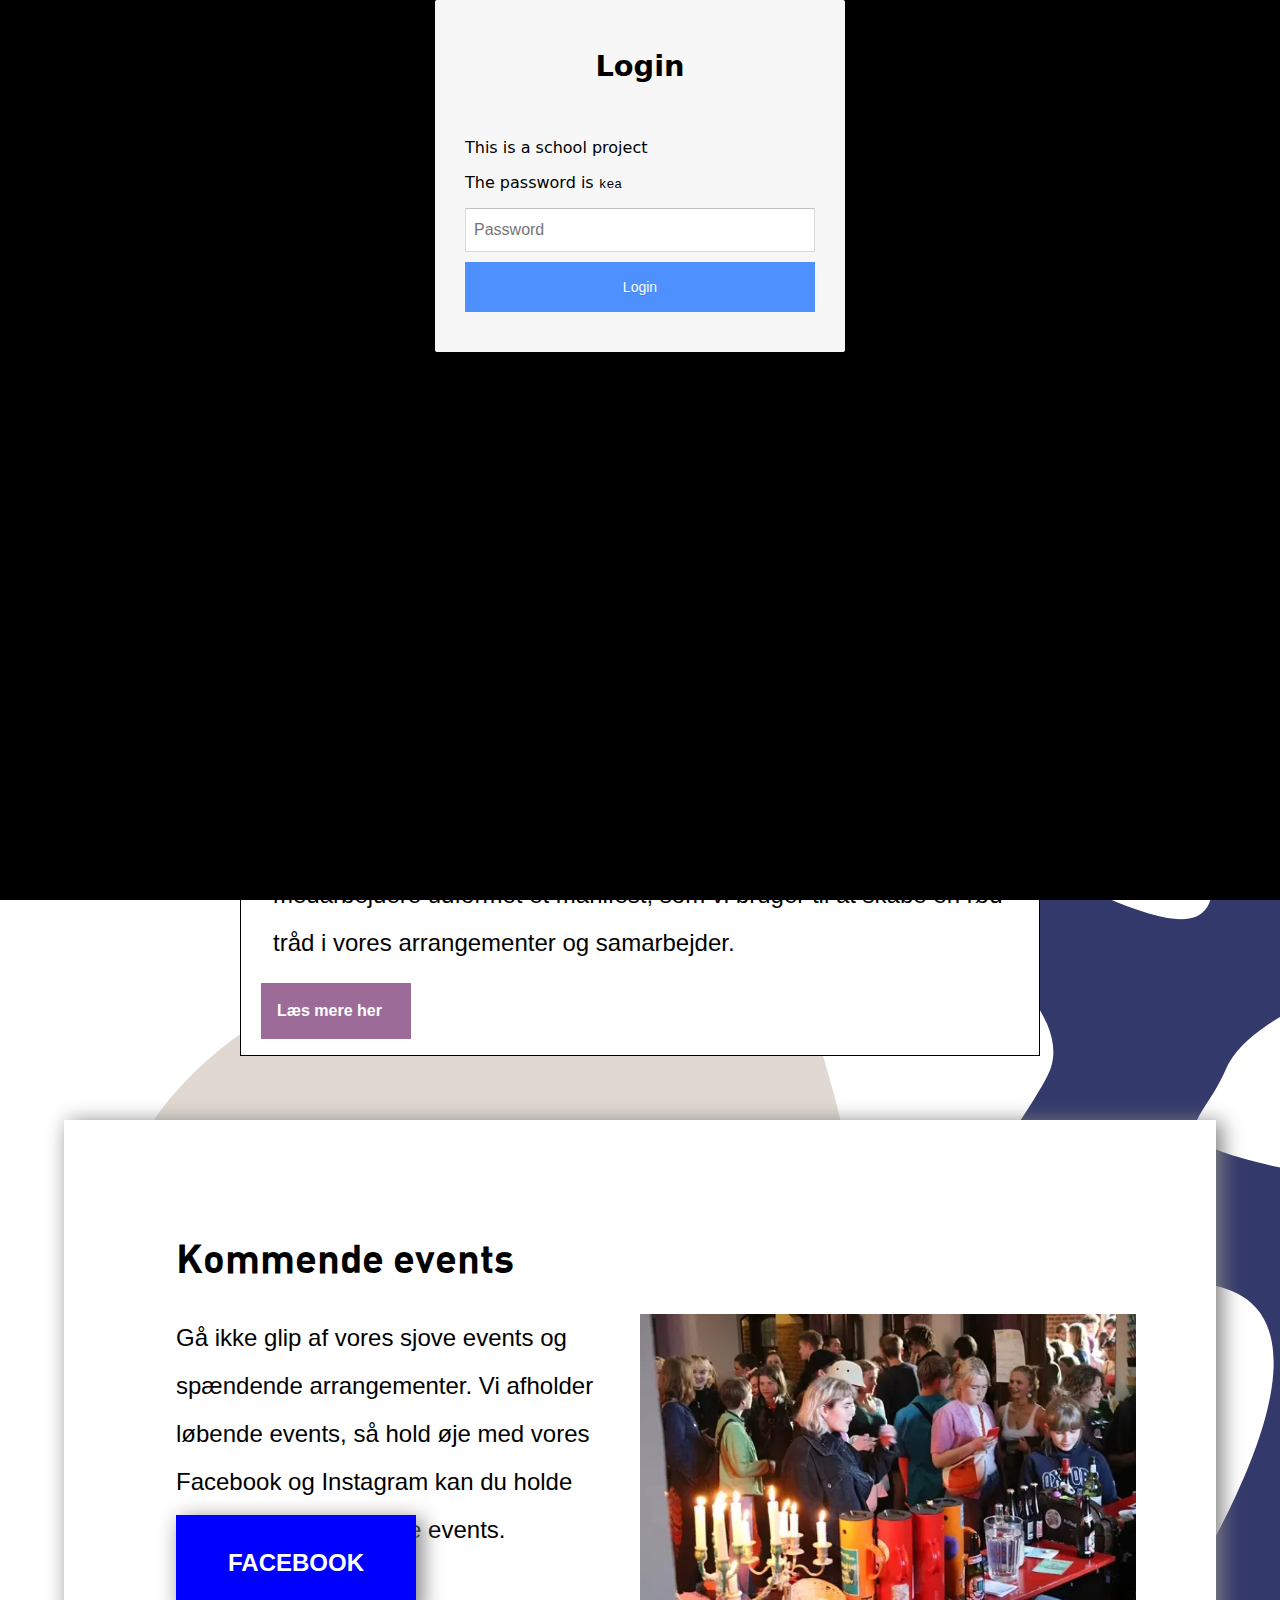
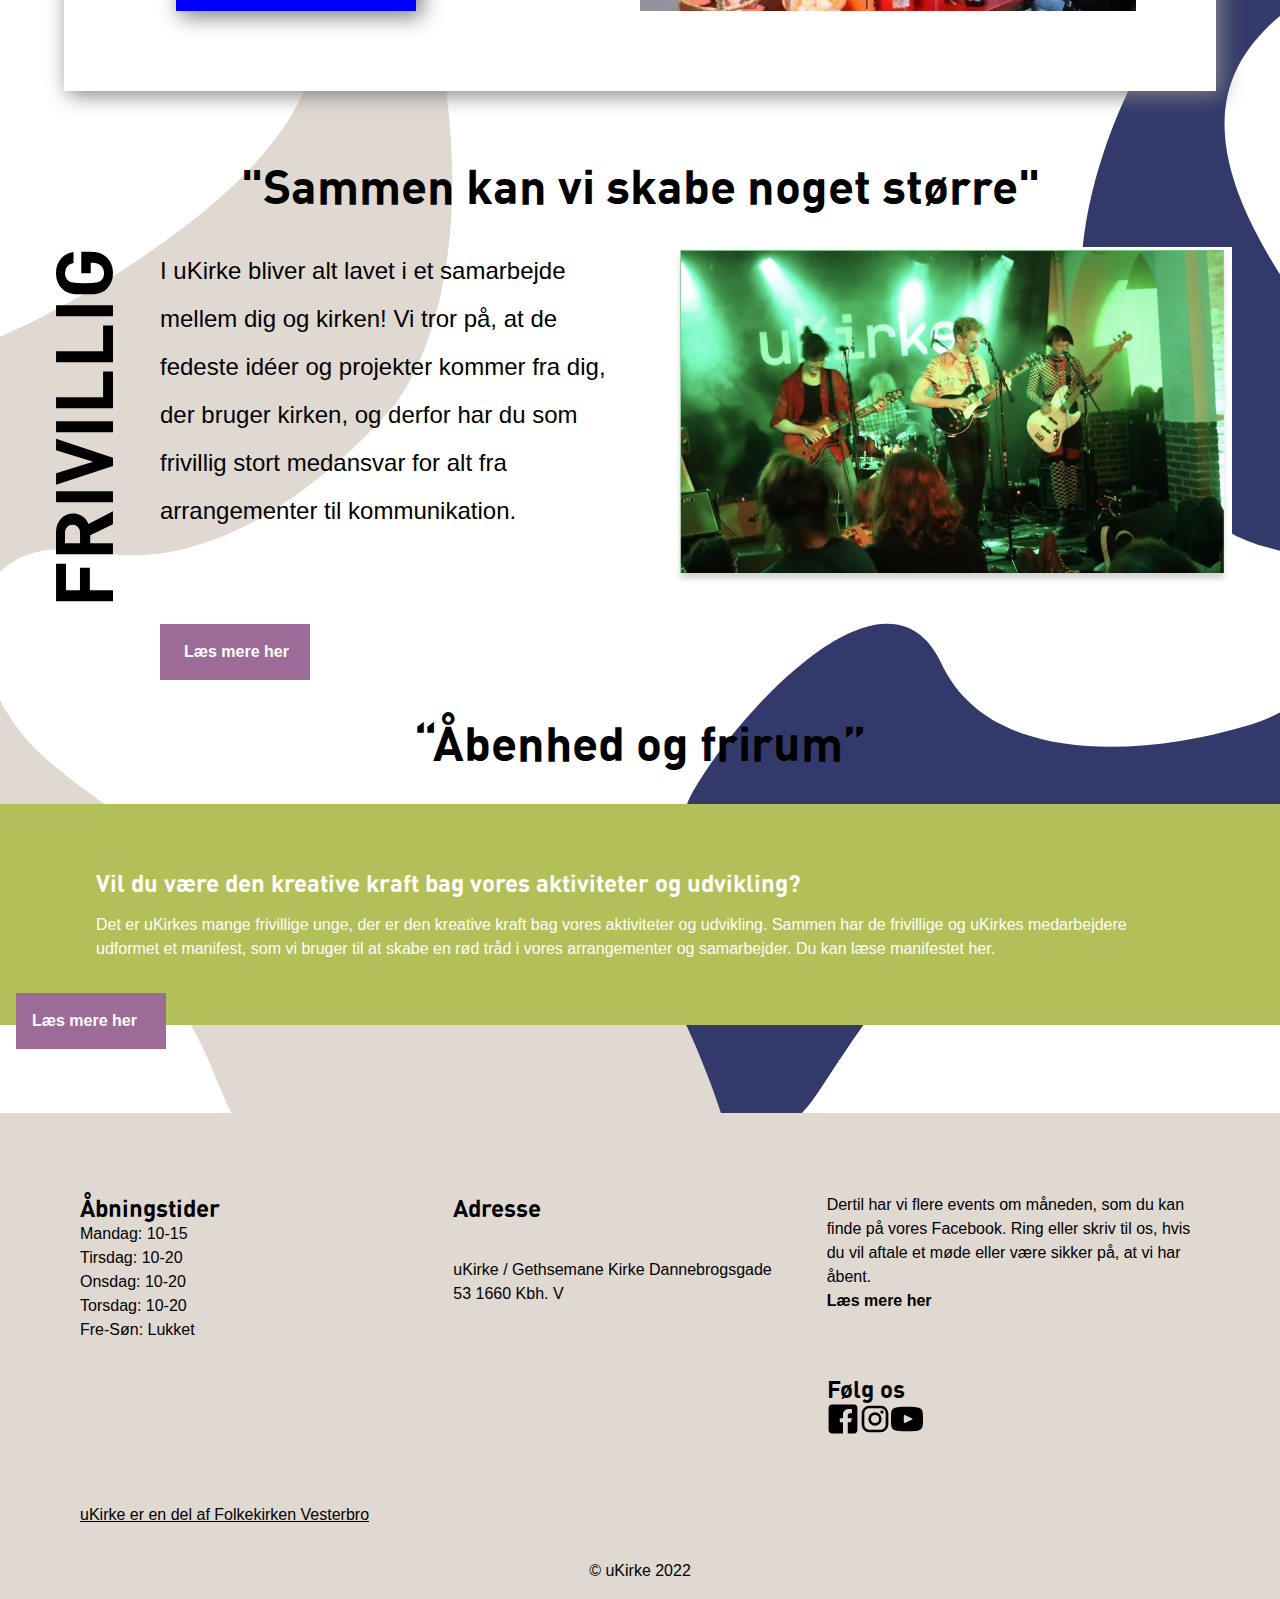
==== index.html @ 68b980dd "nyt" ====
<!DOCTYPE html>
<html lang="da">
  <head>
    <meta charset="UTF-8" />
    <meta http-equiv="X-UA-Compatible" content="IE=edge" />
    <meta name="viewport" content="width=device-width, initial-scale=1.0" />
    <meta name="robots" content="noindex" />
    <link rel="stylesheet" href="mutual_styles.css" />
    <link rel="stylesheet" href="forside.css" />
    <title>uKirke</title>
  </head>
  <body>
    <header class="banner">
      <div>
        <a href="/index.html"><img class="logo" src="/images/logo_ukirke.png" alt="ukirke logo" /></a>
      </div>
      <nav class="main-menu">
        <button class="toggle-btn">MENU</button>
        <ul>
          <li class="toggle_omos"><a href="/sofie/om.html">OM OS</a></li>
          <li class="toggle_frivillig"><a href="/alberte/frivillig.html">FRIVILLIG</a></li>
          <li class="toggle_galleri"><a href="/felicia/galleri.html">GALLERI</a></li>
          <li class="toggle_kontrakt"><a href="/cecilie/kontakt.html">KONTAKT OS</a></li>
        </ul>
      </nav>
    </header>
    <section class="content_grid0">
      <img class="forside_billede" src="images/forside_logo.png" alt="logo" />
      <h2 class="forside_copy">Den Ualmindelige del <br />af den almindelige folkekirke</h2>
      <video class="intro_video" width="320" height="240" controls src="https://feliciahetman.dk/kea/05_indhold/ukirke_film/hvad_er_ukirke_endelig.mp4" type="video/mp4"></video>
    </section>

    <section class="content1-grid">
      <div class="introduktion_indhold">
        <h2>Hvad er uKirke?</h2>
        <p>I ukirke er den traditionelle oplæsning fra biblen, søndagsgudstjenester og faste ritualer lige så stille blevet erstattet af musik, mad, digtoplæsninger, debatter og et samarbejdende fællesskab med livet og troen i fokus.</p>
        <p class="laes_mere_om_intro"><a href="/sofie/om.html">Læs mere her</a></p>
      </div>
    </section>
    <section class="manifest_group">
      <div class="manifest_sort"><h2>MANIFEST</h2></div>
      <div class="manifest_border">
        <div class="manifest_hvid">
          <p>Det er uKirkes mange frivillige unge, der er den kreative kraft bag vores aktiviteter og udvikling. Sammen har de frivillige og uKirkes medarbejdere udformet et manifest, som vi bruger til at skabe en rød tråd i vores arrangementer og samarbejder.</p>
        </div>
        <p class="laes_mere_om_manifest"><a href="/sofie/om.html">Læs mere her</a></p>
      </div>
    </section>
    <section class="events">
      <div class="events_2">
        <h2>Kommende events</h2>
        <p>Gå ikke glip af vores sjove events og spændende arrangementer. Vi afholder løbende events, så hold øje med vores Facebook og Instagram kan du holde øje med de kommende events.</p>
        <img class="event_billede" src="/images/events_billede.webp" alt="events" />
        <div class="facebook">
          <p class="fb_tekst"><a href="https://www.facebook.com/uKirke/">FACEBOOK</a></p>
        </div>
      </div>
    </section>
    <div>
      <h2 class="quote"><em>"Sammen kan vi skabe noget større"</em></h2>
    </div>

    <section class="events_friv">
      <div class="events_3">
        <h1 class="lodret_frivillig">FRIVILLIG</h1>
        <p>I uKirke bliver alt lavet i et samarbejde mellem dig og kirken! Vi tror på, at de fedeste idéer og projekter kommer fra dig, der bruger kirken, og derfor har du som frivillig stort medansvar for alt fra arrangementer til kommunikation.</p>
        <img class="friv_billede" src="/images/frivillig_billede_band.jpg" alt="frivillig" />
      </div>
      <p class="laes_mere_om_frivillig"><a href="/alberte/frivillig.html">Læs mere her</a></p>
    </section>
    <div><h2 class="quote">“Åbenhed og frirum”</h2></div>

    <section class="aktiviteter_forside">
      <div class="events_4">
        <h2>Vil du være den kreative kraft bag vores aktiviteter og udvikling?</h2>
        <p>Det er uKirkes mange frivillige unge, der er den kreative kraft bag vores aktiviteter og udvikling. Sammen har de frivillige og uKirkes medarbejdere udformet et manifest, som vi bruger til at skabe en rød tråd i vores arrangementer og samarbejder. Du kan læse manifestet her.</p>
      </div>
      <p class="laes_mere_om_samarbejde"><a href="/cecilie/kontakt.html">Læs mere her</a></p>
    </section>

    <footer>
      <section class="grid_footer">
        <div class="tider">
          <h3>Åbningstider</h3>
          <p>Mandag: 10-15</p>
          <p>Tirsdag: 10-20</p>
          <p>Onsdag: 10-20</p>
          <p>Torsdag: 10-20</p>
          <p>Fre-Søn: Lukket</p>
        </div>

        <div class="adresse">
          <h3>Adresse</h3>
          <p>uKirke / Gethsemane Kirke Dannebrogsgade 53 1660 Kbh. V</p>
        </div>

        <div class="tekst_footer">
          <p>Dertil har vi flere events om måneden, som du kan finde på vores Facebook. Ring eller skriv til os, hvis du vil aftale et møde eller være sikker på, at vi har åbent. <br /><a class="her" href="/cecilie/kontakt.html">Læs mere her</a></p>
          <br />
        </div>

        <div class="foelg_os">
          <h3>Følg os</h3>
          <div class="ikoner">
            <a href="https://www.facebook.com/uKirke/">
              <img src="/ikoner/EntypoSocialFacebook.svg" alt="fb" />
            </a>
            <a href="https://www.instagram.com/ukirke/">
              <img src="/ikoner/MdiInstagram.svg" alt="insta" />
            </a>
            <a href="https://www.youtube.com/user/uKirke/videos">
              <img src="/ikoner/EntypoSocialYoutube.svg " alt="yt" />
            </a>
          </div>
        </div>
      </section>

      <div>
        <p><a class="vesterbro" href="https://folkekirken-vesterbro.dk/">uKirke er en del af Folkekirken Vesterbro</a></p>
      </div>
      <div class="ukirke_footer">
        <p>© uKirke 2022</p>
      </div>
    </footer>
    <script src="script.js"></script>
    <script src="login.js"></script>
  </body>
</html>
---- mutual_styles.css ----
* {
  all: unset;
  display: revert;
  cursor: revert;
  /*overstående nustiller alle HTML regler for H1, h2 mm.*/
  box-sizing: border-box;
}
html {
  /* farve variabler */
  --blue: #32396f;
  --green: #b3bf58;
  --orange: #e2a83b;
  --lilla: #9c6b98;
  --yellow: #f4dc3e;
  --white: #ffffff;
  --beige: #e0d9d1;
  --pink: #df4250;
  --brown: #a97a4d;
  --lyserod: #e18ca4;

  /* gap variabler */
  --space-s: 1rem;
  --space-m: 2rem;
  --space-l: 4rem;
  --space-xl: 8rem;
}

/* font-strørrelser */
h1 {
  font-size: 5rem;
  font-family: dincondensed;
}
h2 {
  font-size: 2.5rem;
  font-family: dincondensed;
}

h3 {
  font-size: 1.5rem;
  font-family: dincondensed;
}
p {
  font-size: 1rem;
  font-family: -apple-system, BlinkMacSystemFont, "Segoe UI", Roboto, Oxygen, Ubuntu, Cantarell, "Open Sans", "Helvetica Neue", sans-serif;
  line-height: 1.5rem;
}
main {
  max-width: 1200px;
  margin: 0 auto;
}

img {
  width: 100%;
  height: auto;
}

/* FOOTER */

footer {
  background-color: #e0d9d1;
  padding: 2rem 2rem 1rem 2rem;
}
.grid_footer {
  display: flex;
  flex-flow: wrap;
}
.adresse {
  margin-bottom: 2rem;
}
.tider {
  margin-bottom: 2rem;
}

.ukirke_footer {
  display: flex;
  justify-content: center;
  margin-top: 2rem;
}
.vertikal {
  writing-mode: sideways-lr;
  font-size: 3rem;
  font-family: dincondensed;
  margin: 0;
  display: grid;
  grid-column: 1;
}

/* fonte */
@font-face {
  font-family: lemonmilk;
  src: url(/fonts/lemonmilk-medium-webfont.woff2);
}
@font-face {
  font-family: dincondensed;
  src: url(/fonts/din-bold-webfont.woff2);
}

/* header */
.banner {
  padding: 2rem;
  display: flex;
  justify-content: space-between;
  align-items: baseline;
  flex-flow: wrap;
}

header > div {
  height: 100px;
  aspect-ratio: 1012/549;
}

.main-menu {
  font-family: dincondensed;
}

.main-menu ul {
  list-style: none;
  padding: 0;
  display: flex;
  gap: 20px;
  transition: background-color 0.5s ease;
}

.main-menu a:hover {
  border-bottom: 5px solid orange;
}

/* burgermenu */
.toggle-btn {
  background: transparent;
  border: none;
  min-width: 44px;
  min-height: 44px;
  font-size: 1.1rem;
  cursor: pointer;

  display: none; /* Skjul knappen som standard */
}

@media (max-width: 600px) {
  .toggle-btn {
    display: block; /* Vis knappen, når viewporten maksimalt er 600px */
  }

  .main-menu {
    display: contents; /* Fjern ".main-menu"-boksen fra ligningen, når viewporten maksimalt er 600px, men behold børnene, så disse deltager i flex-kontekten */
  }

  .main-menu ul {
    display: none; /* Fjern menu-listen som standard */
  }

  .main-menu.shown ul {
    /* Vis menu-listen, når klassen ".shown" er til stede */
    border-top: 1px solid #000;
    padding-top: 1rem;
    display: flex;
    flex: 1 1 100%;
    flex-flow: column;
  }
}

.facebook {
  display: grid;
  grid-column: 2;
  grid-row: 1;
  place-content: center;
  background-color: blue;
  color: white;
  cursor: pointer;
  padding-top: 1rem;
  font-weight: bold;
  text-align: center;
  /* max-width: fit-content; */
  justify-content: center;
  box-shadow: 5px 5px 20px 1px grey;
}

.facebook:hover {
  border: 3px solid white;
}

/*----------------------FOOTER----------------------*/
.her {
  font-weight: bold;
  margin-top: 2rem;
  text-align: center;
  cursor: pointer;
  margin-bottom: 3rem;
}
.her p:hover {
  border-bottom: 3px solid white;
}
.ikoner {
  display: flex;
  margin-bottom: 1rem;
}
.vesterbro {
  text-decoration: underline;
}

/* Desktop version */

@media (min-width: 800px) {
  img {
    width: 100%;
  }

  .tern_header1 {
    width: 35%;
  }
  .tern_header2 {
    width: 35%;
  }
  .grid1 {
    display: grid;
    grid-template-columns: repeat(4, 1fr);
  }
  .kreativ_tekst {
    grid-column: 1 / 2;
  }

  .grid1 figure {
    grid-column: 4 / 5;
  }

  .to {
    width: 60%;
  }
  .tekst_2 {
    width: 70%;
  }
  .green_grid {
    justify-content: center;
  }
  /* .h2_green {
    text-align: center;
  } */

  /*---------------FOOTER desktop--------------*/
  @media (min-width: 800px) {
    .grid_footer {
      display: grid;
      grid-template-columns: 1fr 1fr 1fr;
      padding: 3rem;
    }
    .adresse {
      grid-column: 2;
      padding-right: 3rem;
    }

    .foelg_os {
      grid-column: 3;
    }

    .vesterbro {
      padding-left: 3rem;
    }
  }

  /*-----------------FOOTER--------------------*/

  .grid_footer {
    display: grid;
    grid-template-columns: 1fr 1fr 1fr;
    padding: 3rem;
  }
  .adresse {
    display: grid;
    grid-column: 2;
    padding-right: 3rem;
  }

  .foelg_os {
    grid-column: 3;
  }

  .vesterbro {
    padding-left: 3rem;
  }
}
---- forside.css ----
body {
  background-image: url(images/forside_baggrund.png);
}
.forside_billede {
  width: 416px;
  height: 262px;
}
.forside_copy {
  font-size: 1.8rem;
  margin-left: 20px;
  margin-block: var(--space-m);
}

.flex_forside {
  display: flex;
  background-color: white;
  box-shadow: 5px 5px 20px 1px grey;
  margin-top: var(--space-l);
  margin-bottom: var(--space-s);
  padding: var(--space-s);
}

.laes_mere_om_intro,
.laes_mere_om_manifest,
.laes_mere_om_frivillig,
.laes_mere_om_samarbejde {
  background-color: var(--lilla);
  color: white;
  width: 150px;
  font-weight: bold;
  padding: 1rem;
}

/*-------------hvad er ukirke?---------------*/

.intro_video {
  max-width: 100%;
}

.introduktion_indhold {
  background-color: var(--blue);
  color: white;
  padding: 2rem;
}

.laes_mere_om_intro {
  padding: 1rem;
  margin-top: 2rem;
}

/*-------------------manifest------------*/

.manifest_border {
  border: solid 1px black;
  background-color: white;
  display: grid;
  margin-top: -3rem;
  padding-top: 20px;
}

.manifest_sort {
  background-color: black;
  color: white;
  padding: 0.8rem;
  max-width: 80%;
  padding-left: 5rem;
  position: sticky;
  margin-top: var(--space-m);
}

.manifest_hvid {
  padding: 2rem;
  display: grid;
}
.manifest_hvid p {
  padding-top: 20px;
}

.laes_mere_om_manifest {
  margin-top: -1rem;
  z-index: 1;
  margin-left: 20px;
}

/*-------------------kommende events------------*/
.events {
  background-color: white;
  box-shadow: 5px 3px 20px 1px grey;
  padding: 2rem;
  margin-top: 20px;
}

.events_2 p {
  margin-bottom: 1rem;
}

.event_billede {
  padding-bottom: rem;
}
.facebook {
  margin-top: 1rem;
}


/*-------------------frivillig------------*/

.lodret_frivillig {
  writing-mode: sideways-lr;
  grid-column: 1;
  grid-row: 1 / span 2;
}

.events_3 {
  display: grid;
  grid-template-columns: 7rem 1fr;
}
.events_3 p {
  grid-column: 2;
}

.friv_billede {
  grid-column: 2;
  grid-row: 2;
  max-width: 100%;
  justify-content: flex end;
}

.laes_mere_om_frivillig {
  margin-top: 1rem;
  margin-left: 7rem;
}

.quote {
  margin: 2rem;
  display: flex;
  place-content: center end;
  flex-flow: nowrap;
  font-size: 1.5rem;
}

/*-------------------aktiviteter------------*/

.events_4 {
  background-color: var(--green);
  color: white;
  padding-block: 4rem;
  padding-inline: 2rem;
  display: grid;
}
.events_4 h2 {
  padding-bottom: 1rem;
  font-size: 1.5rem;
}
.laes_mere_om_samarbejde {
  z-index: 1;
  margin-top: -2rem;
  margin-left: 1rem;
  margin-bottom: var(--space-l);
}

/*-------------------DESKTOPVERSION------------*/

@media (min-width: 800px) {
  .logo {
    display: none;
  }

  .content_grid0 {
    display: grid;
    margin-top: 1rem;
  }

  .intro_video {
    max-width: 90%;
    grid-column: 2;
    grid-row: 1 / span 2;
  }

  .forside_billede {
    max-width: 90%;
    margin-left: 4rem;
    margin-bottom: 4rem;
  }
  .forside_copy {
    font-size: 2.5rem;
    margin-top: 0;
  }

  .content1-grid {
    display: none;
  }
  /*---------------Manifest--------------*/

  .manifest_sort {
    width: 30%;
    margin-left: 20rem;
  }
  .manifest_hvid p {
    font-size: 1.5rem;
    line-height: 3rem;
  }
  .manifest_border {
    margin-inline: 15rem;
    padding-top: 20px;
  }
  .laes_mere_om_manifest {
    margin-left: rem;
    margin-bottom: 1rem;
  }

  /*---------------Kommende events--------------*/

  .events {
    margin: 4rem;
  }
  .events_2 {
    padding: 3rem;
    grid-column: 1;
    display: grid;
    grid-template-columns: 1fr 1fr;
  }

  .events h2 {
    padding: 2rem;
  }
  .events_2 p {
    grid-column: 1;
    padding-inline: 2rem;
    font-size: 1.5rem;
    line-height: 3rem;
  }
  .event_billede {
    grid-column: 2;

    max-width: 100%;

  }
  .facebook {
    width: 15rem;
    grid-row: 3;
    grid-column: 1;
    margin-top: -6rem;
    margin-left: 2rem;
  }
  /*---------------FRIVILLIG--------------*/
  .events_3 {
    display: grid;
    grid-template-columns: 7rem 1fr 1fr;
    grid-template-rows: 1fr;
    margin-right: 3rem;
  }

  .events_3 p {
    margin-inline: 3rem;
    font-size: 1.5rem;
    line-height: 3rem;
  }
  .lodret_frivillig {
    grid-row: 1;
    margin-left: 2rem;
  }
  .friv_billede {
    max-width: 100%;
    grid-column: 3;
    grid-row: 1;
  }

  .laes_mere_om_frivillig {
    padding-left: 1.5rem;
    margin-left: 10rem;
  }

  .quote {
    margin: 2rem;
    display: flex;
    place-content: center;
    flex-flow: nowrap;
    font-size: 3rem;
  }

  /*---------------AKTIVITETER--------------*/
  .events_4 {
    padding-inline: 6rem;
  }
}
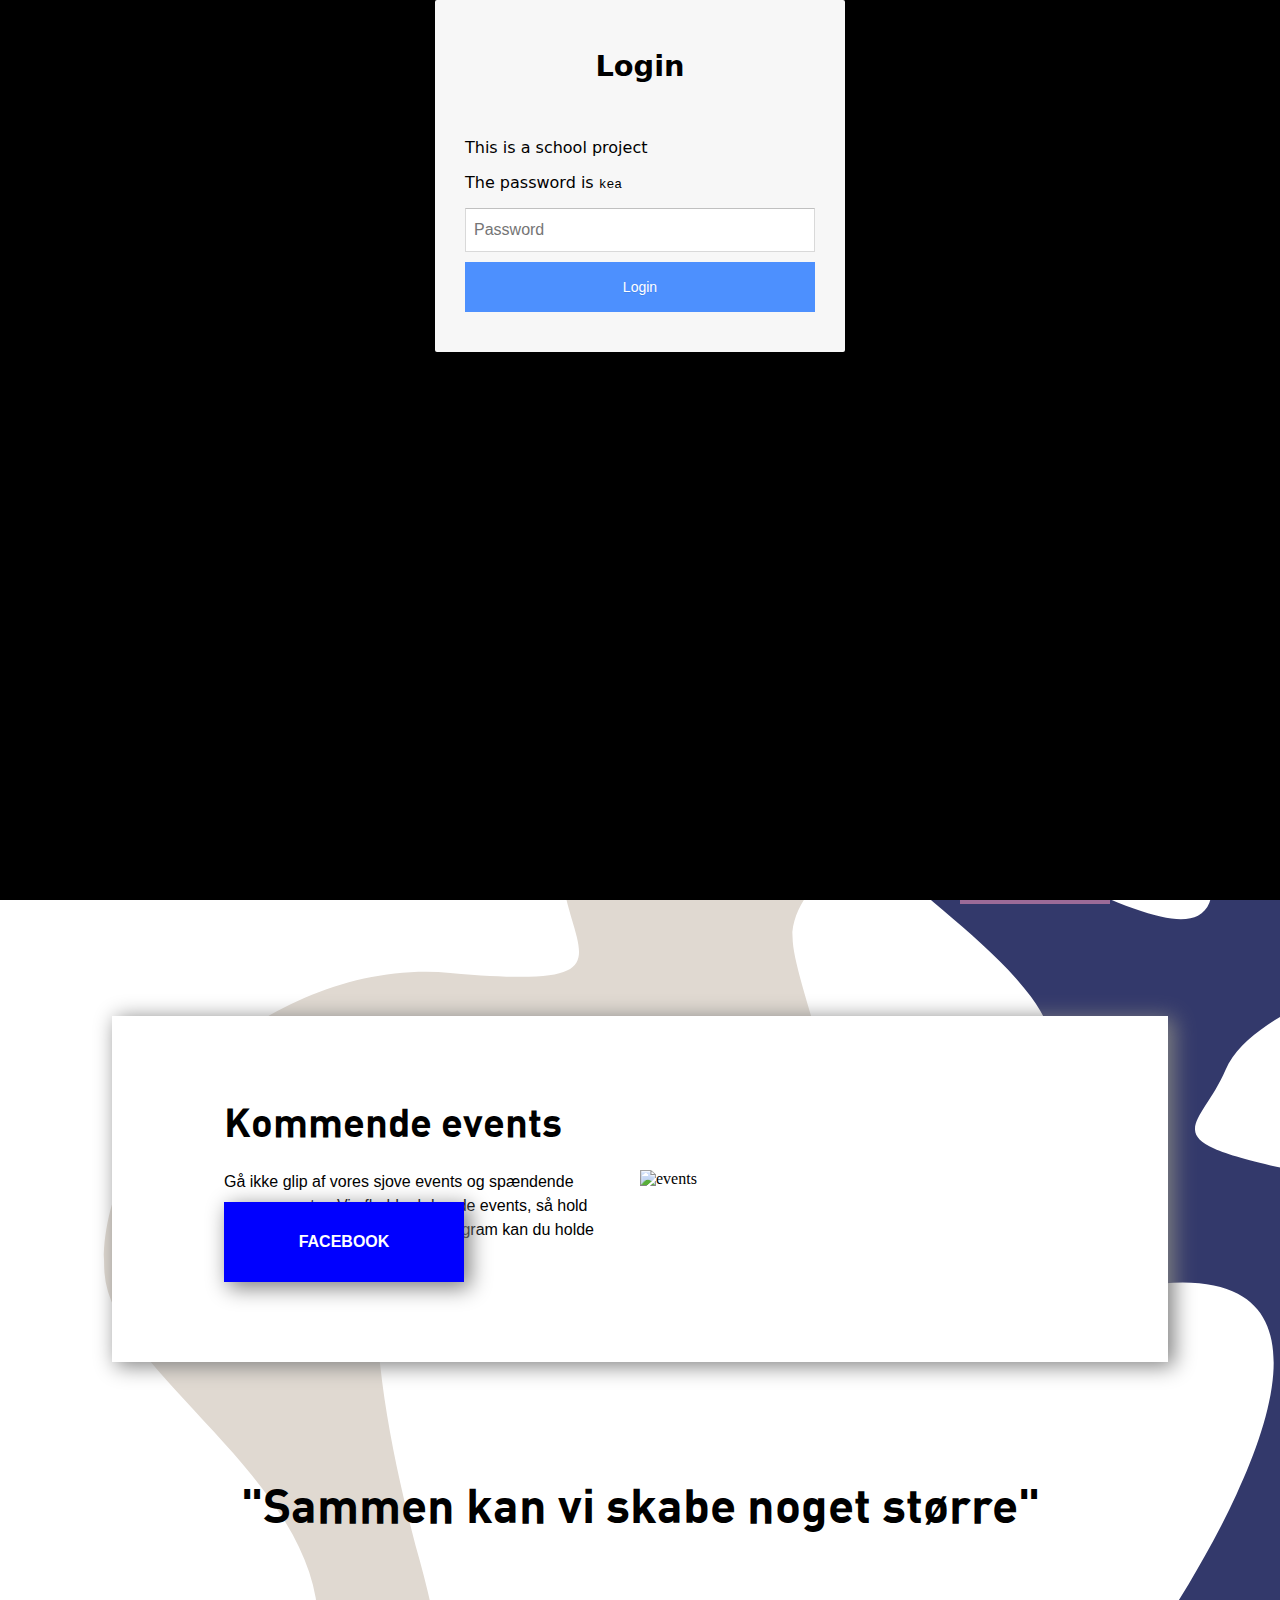
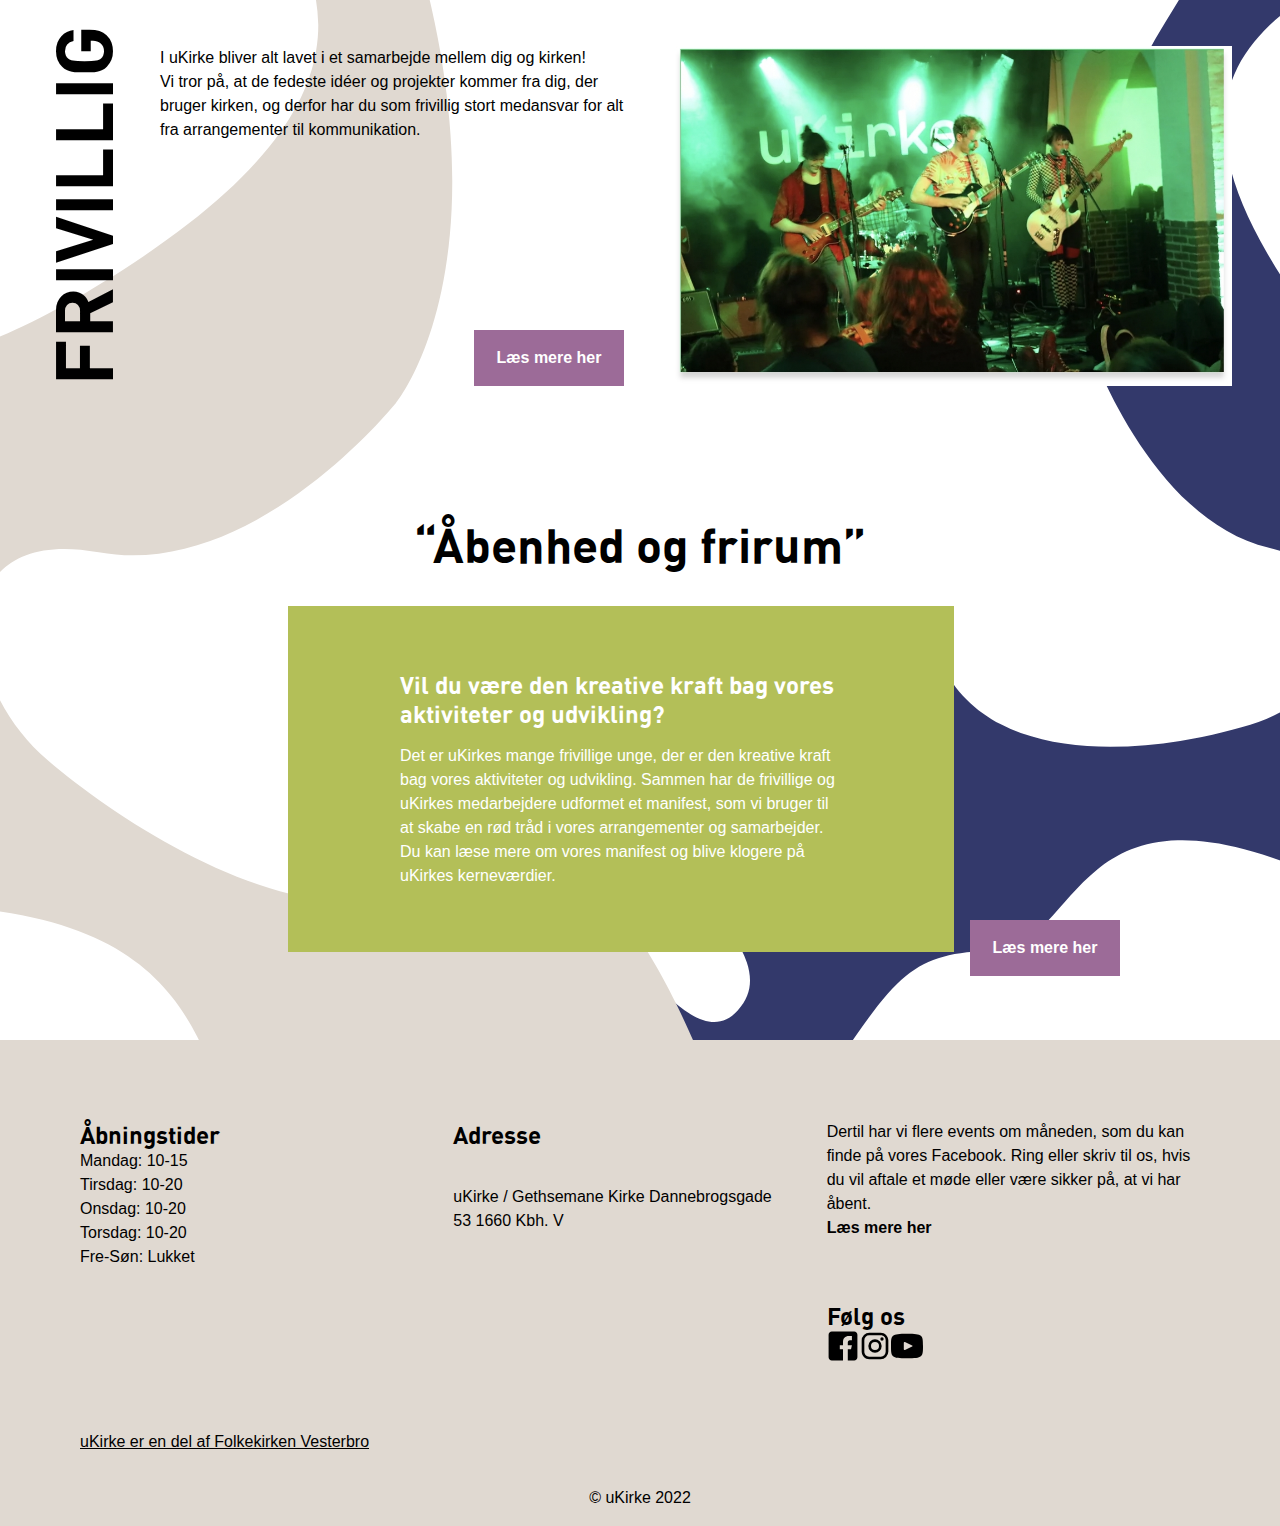
==== commit 9446013e: "forside rettelser" ====
--- a/index.html
+++ b/index.html
@@ -43,14 +43,14 @@
         <div class="manifest_hvid">
           <p>Det er uKirkes mange frivillige unge, der er den kreative kraft bag vores aktiviteter og udvikling. Sammen har de frivillige og uKirkes medarbejdere udformet et manifest, som vi bruger til at skabe en rød tråd i vores arrangementer og samarbejder.</p>
         </div>
-        <p class="laes_mere_om_manifest"><a href="/sofie/om.html">Læs mere her</a></p>
       </div>
+      <p class="laes_mere_om_manifest"><a href="/sofie/om.html">Læs mere her</a></p>
     </section>
     <section class="events">
       <div class="events_2">
         <h2>Kommende events</h2>
         <p>Gå ikke glip af vores sjove events og spændende arrangementer. Vi afholder løbende events, så hold øje med vores Facebook og Instagram kan du holde øje med de kommende events.</p>
-        <img class="event_billede" src="/images/events_billede.webp" alt="events" />
+        <img class="event_billede" src="/images/events_billede.jpg" alt="events" />
         <div class="facebook">
           <p class="fb_tekst"><a href="https://www.facebook.com/uKirke/">FACEBOOK</a></p>
         </div>
@@ -63,17 +63,17 @@
     <section class="events_friv">
       <div class="events_3">
         <h1 class="lodret_frivillig">FRIVILLIG</h1>
-        <p>I uKirke bliver alt lavet i et samarbejde mellem dig og kirken! Vi tror på, at de fedeste idéer og projekter kommer fra dig, der bruger kirken, og derfor har du som frivillig stort medansvar for alt fra arrangementer til kommunikation.</p>
+        <p>I uKirke bliver alt lavet i et samarbejde mellem dig og kirken! <br />Vi tror på, at de fedeste idéer og projekter kommer fra dig, der bruger kirken, og derfor har du som frivillig stort medansvar for alt fra arrangementer til kommunikation.</p>
         <img class="friv_billede" src="/images/frivillig_billede_band.jpg" alt="frivillig" />
+        <p class="laes_mere_om_frivillig"><a href="/alberte/frivillig.html">Læs mere her</a></p>
       </div>
-      <p class="laes_mere_om_frivillig"><a href="/alberte/frivillig.html">Læs mere her</a></p>
     </section>
     <div><h2 class="quote">“Åbenhed og frirum”</h2></div>
 
     <section class="aktiviteter_forside">
       <div class="events_4">
         <h2>Vil du være den kreative kraft bag vores aktiviteter og udvikling?</h2>
-        <p>Det er uKirkes mange frivillige unge, der er den kreative kraft bag vores aktiviteter og udvikling. Sammen har de frivillige og uKirkes medarbejdere udformet et manifest, som vi bruger til at skabe en rød tråd i vores arrangementer og samarbejder. Du kan læse manifestet her.</p>
+        <p>Det er uKirkes mange frivillige unge, der er den kreative kraft bag vores aktiviteter og udvikling. Sammen har de frivillige og uKirkes medarbejdere udformet et manifest, som vi bruger til at skabe en rød tråd i vores arrangementer og samarbejder. Du kan læse mere om vores manifest og blive klogere på uKirkes kerneværdier.</p>
       </div>
       <p class="laes_mere_om_samarbejde"><a href="/cecilie/kontakt.html">Læs mere her</a></p>
     </section>
--- a/mutual_styles.css
+++ b/mutual_styles.css
@@ -187,6 +187,7 @@
   text-align: center;
   cursor: pointer;
   margin-bottom: 3rem;
+  
 }
 .her p:hover {
   border-bottom: 3px solid white;
--- a/forside.css
+++ b/forside.css
@@ -29,6 +29,7 @@
   width: 150px;
   font-weight: bold;
   padding: 1rem;
+  text-align: center;
 }
 
 /*-------------hvad er ukirke?---------------*/
@@ -101,7 +102,6 @@
   margin-top: 1rem;
 }
 
-
 /*-------------------frivillig------------*/
 
 .lodret_frivillig {
@@ -195,23 +195,22 @@
     width: 30%;
     margin-left: 20rem;
   }
-  .manifest_hvid p {
-    font-size: 1.5rem;
-    line-height: 3rem;
+  .manifest_hvid {
+    padding-inline: 5rem;
   }
   .manifest_border {
     margin-inline: 15rem;
     padding-top: 20px;
   }
   .laes_mere_om_manifest {
-    margin-left: rem;
-    margin-bottom: 1rem;
+    margin-left: 60rem;
+    margin-top: -2rem;
   }
 
   /*---------------Kommende events--------------*/
 
   .events {
-    margin: 4rem;
+    margin: 7rem;
   }
   .events_2 {
     padding: 3rem;
@@ -221,39 +220,37 @@
   }
 
   .events h2 {
-    padding: 2rem;
+    padding-left: 2rem;
+    padding-bottom: 1.5rem;
   }
   .events_2 p {
     grid-column: 1;
     padding-inline: 2rem;
-    font-size: 1.5rem;
-    line-height: 3rem;
   }
   .event_billede {
     grid-column: 2;
-
     max-width: 100%;
-
   }
   .facebook {
     width: 15rem;
     grid-row: 3;
     grid-column: 1;
-    margin-top: -6rem;
+    margin-top: -5rem;
     margin-left: 2rem;
   }
   /*---------------FRIVILLIG--------------*/
   .events_3 {
     display: grid;
     grid-template-columns: 7rem 1fr 1fr;
-    grid-template-rows: 1fr;
+    grid-template-rows: 1fr 6rem;
     margin-right: 3rem;
+    margin-top: 5rem;
   }
 
   .events_3 p {
     margin-inline: 3rem;
-    font-size: 1.5rem;
-    line-height: 3rem;
+    grid-row: 1;
+    margin-top: 2rem;
   }
   .lodret_frivillig {
     grid-row: 1;
@@ -263,11 +260,13 @@
     max-width: 100%;
     grid-column: 3;
     grid-row: 1;
+    margin-top: 2rem;
   }
 
   .laes_mere_om_frivillig {
-    padding-left: 1.5rem;
-    margin-left: 10rem;
+    grid-column: 2;
+    grid-row: 1;
+    place-self: end;
   }
 
   .quote {
@@ -279,7 +278,26 @@
   }
 
   /*---------------AKTIVITETER--------------*/
+  .aktiviteter_forside {
+    display: grid;
+  }
   .events_4 {
     padding-inline: 6rem;
-  }
-}
+    display: grid;
+  }
+  .events_4 {
+    background-color: var(--green);
+    color: white;
+    padding-inline: 7rem;
+    margin-left: 18rem;
+    grid-column: 1;
+    display: grid;
+  }
+  .laes_mere_om_samarbejde {
+    display: grid;
+    grid-column: 2;
+    grid-row: 2;
+    margin-right: 10rem;
+    z-index: 1;
+  }
+}
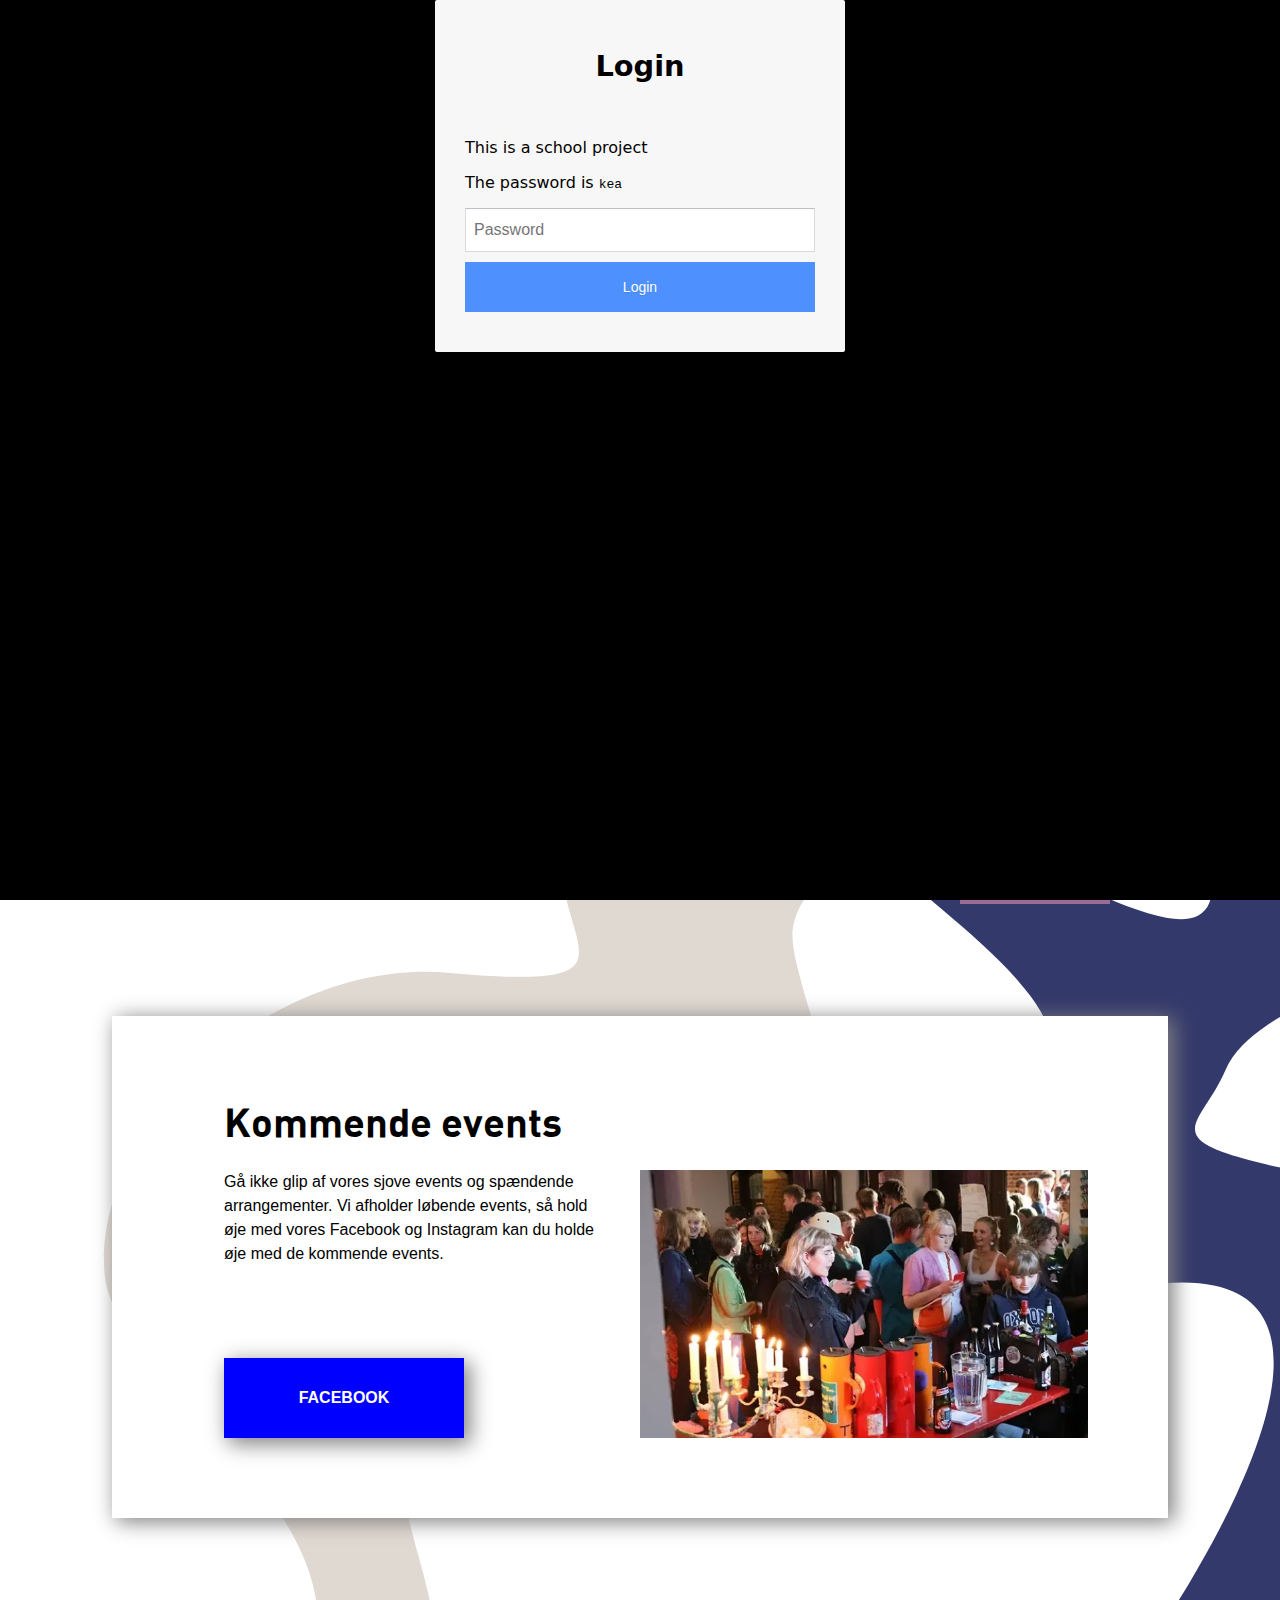
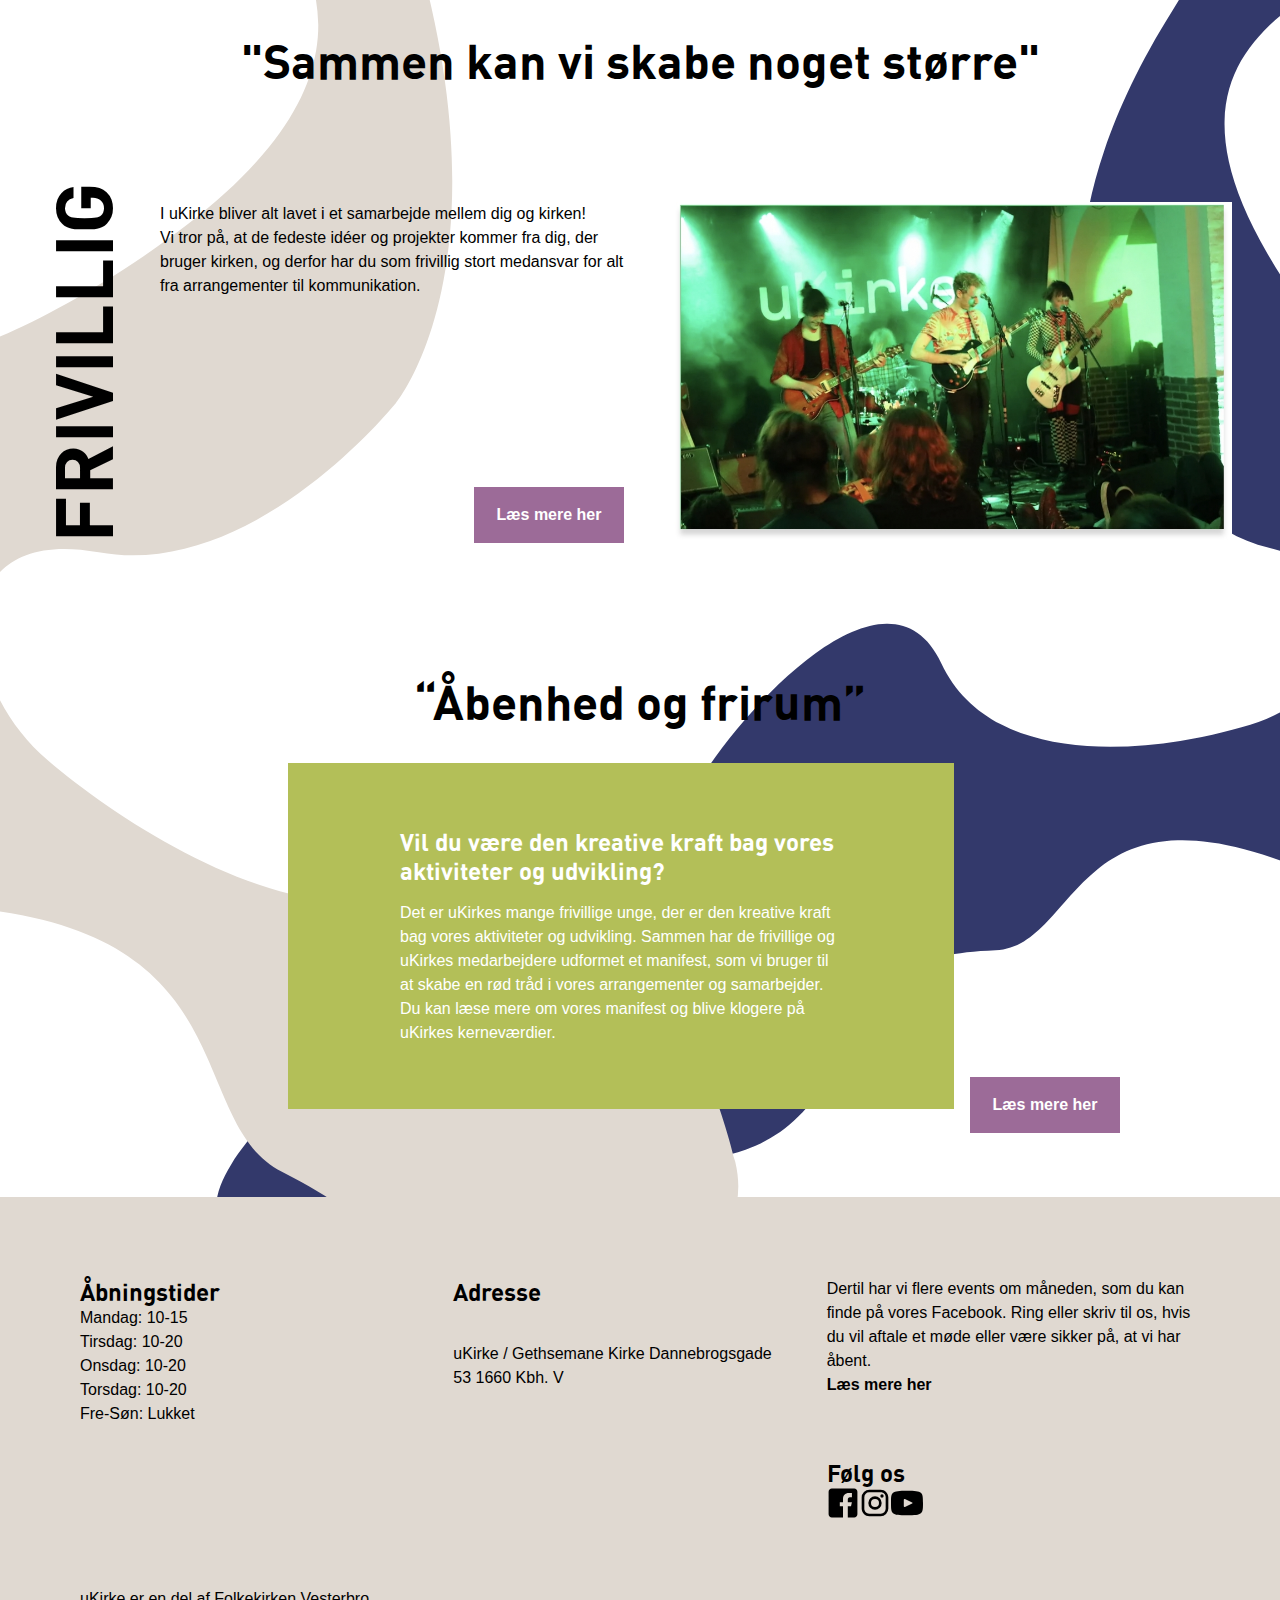
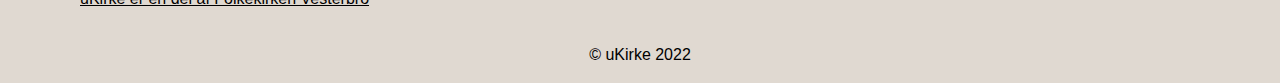
==== commit 1f3ca046: "Merge branch 'master' of https://github.com/feli5659/redesign" ====
--- a/index.html
+++ b/index.html
@@ -50,7 +50,7 @@
       <div class="events_2">
         <h2>Kommende events</h2>
         <p>Gå ikke glip af vores sjove events og spændende arrangementer. Vi afholder løbende events, så hold øje med vores Facebook og Instagram kan du holde øje med de kommende events.</p>
-        <img class="event_billede" src="/images/events_billede.jpg" alt="events" />
+        <img class="event_billede" src="/images/events_billede.webp" alt="events" />
         <div class="facebook">
           <p class="fb_tekst"><a href="https://www.facebook.com/uKirke/">FACEBOOK</a></p>
         </div>
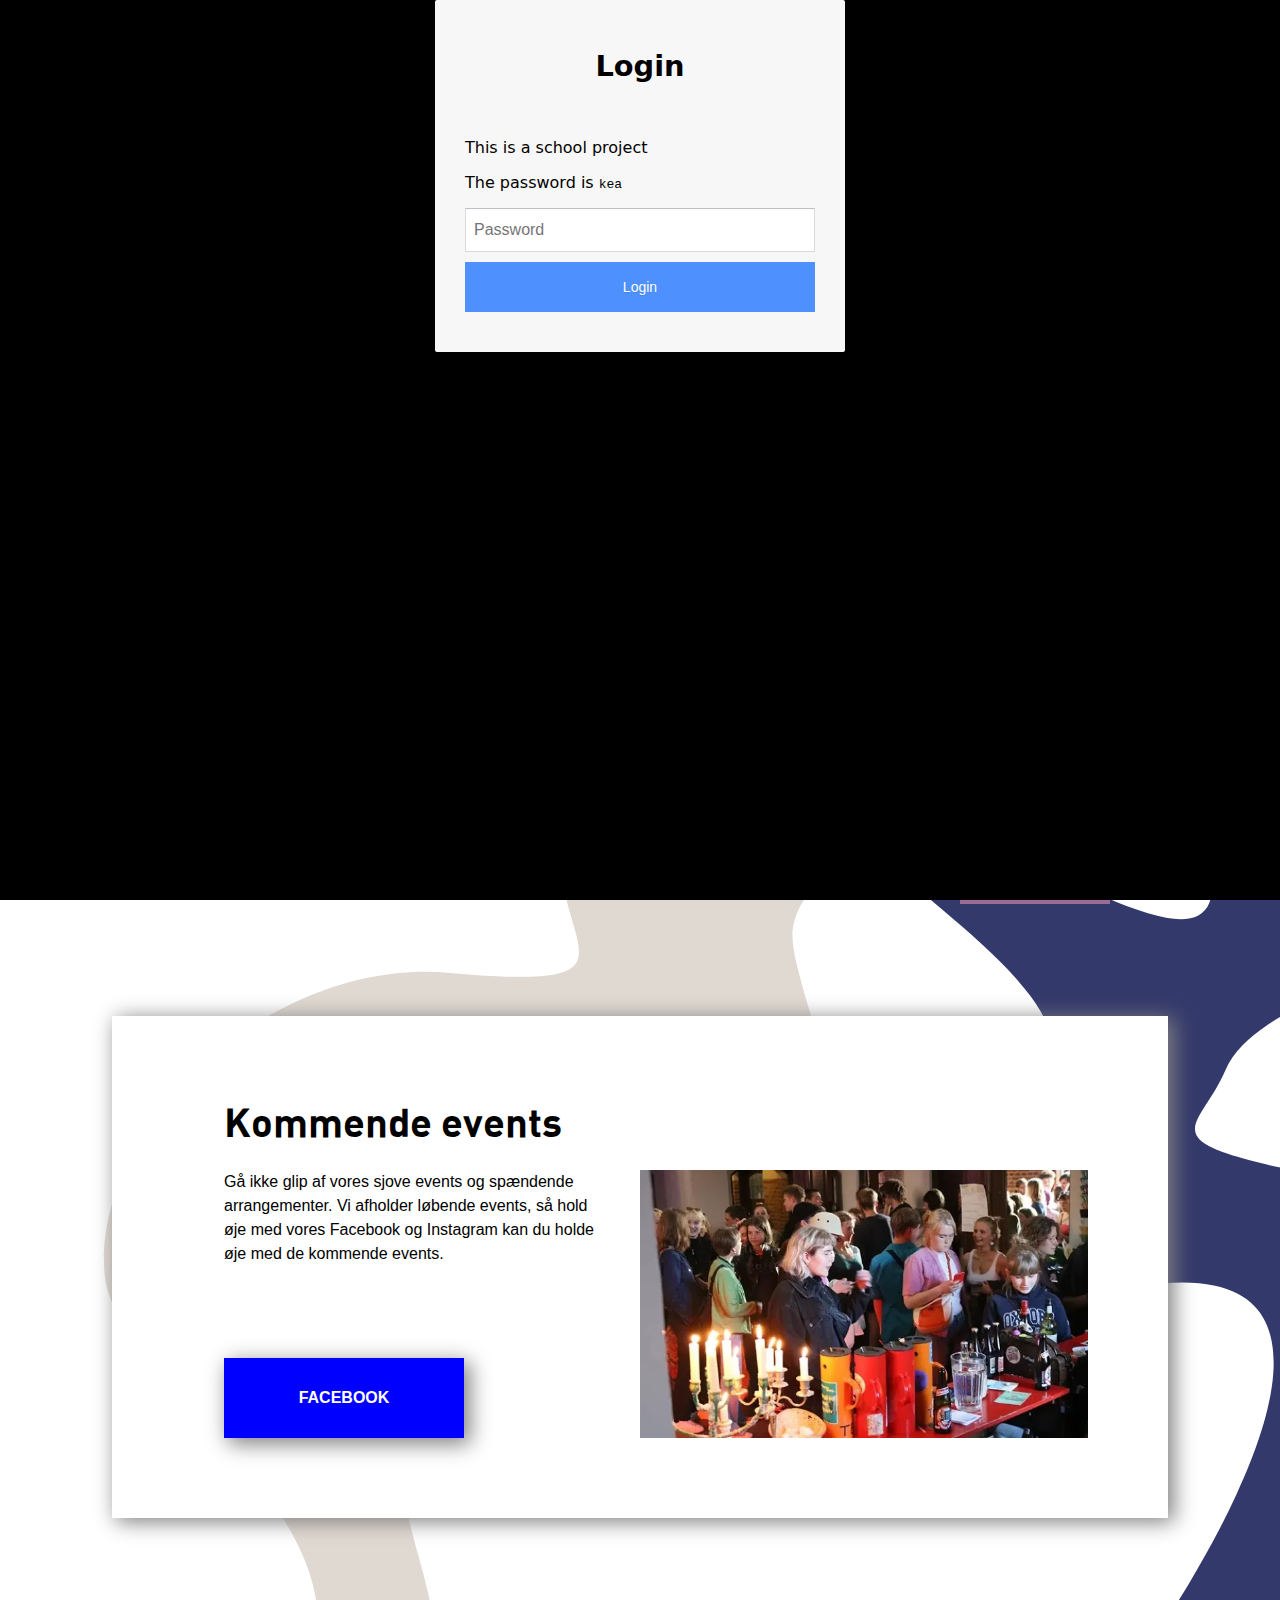
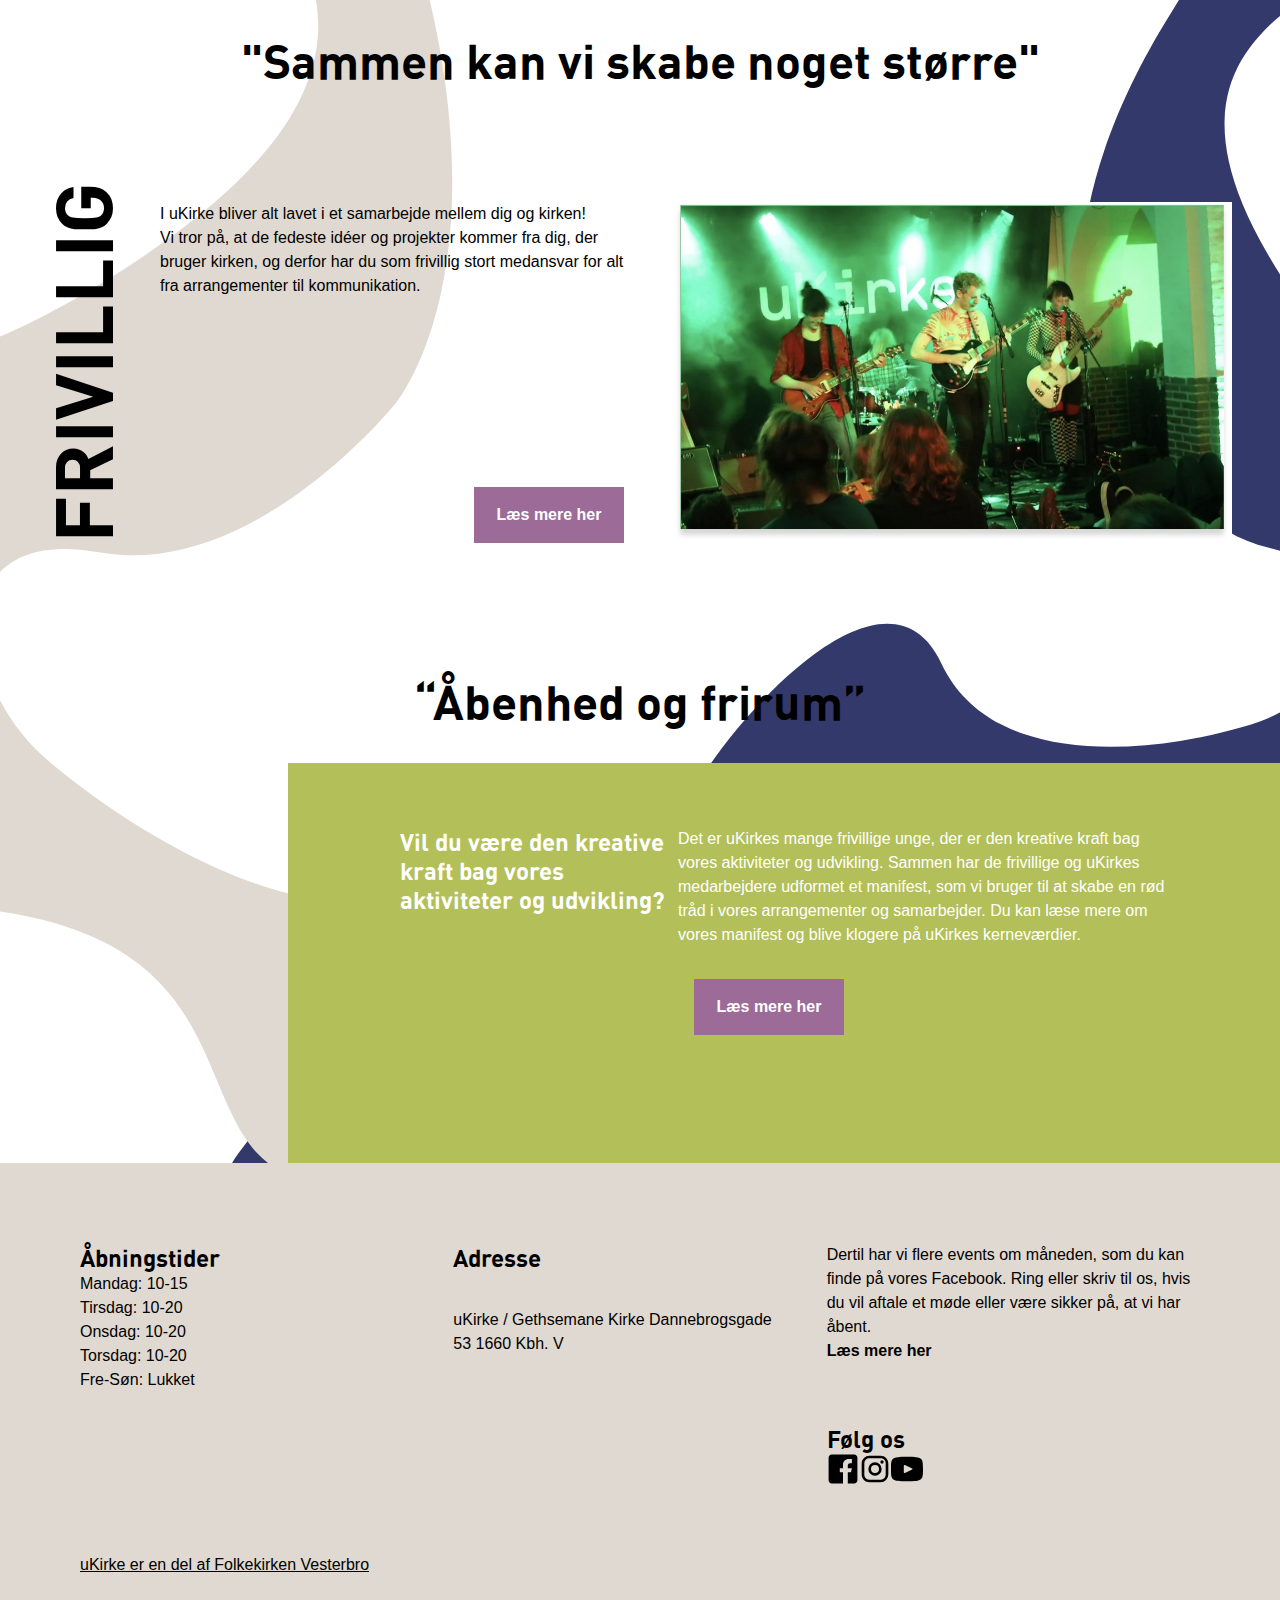
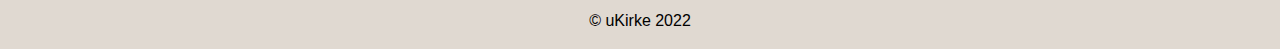
==== commit 997d6a4a: "sidste push fra Felicia" ====
--- a/index.html
+++ b/index.html
@@ -26,8 +26,8 @@
     </header>
     <section class="content_grid0">
       <img class="forside_billede" src="images/forside_logo.png" alt="logo" />
-      <h2 class="forside_copy">Den Ualmindelige del <br />af den almindelige folkekirke</h2>
-      <video class="intro_video" width="320" height="240" controls src="https://feliciahetman.dk/kea/05_indhold/ukirke_film/hvad_er_ukirke_endelig.mp4" type="video/mp4"></video>
+      <h2 class="forside_copy">Den <span style="color: orange">U</span>almindelige del <br />af den almindelige folkekirke</h2>
+      <video class="intro_video" width="320" height="240" controls src="https://feliciahetman.dk/kea/05_indhold/02_redesign/hvad_er_ukirke.mp4" type="video/mp4"></video>
     </section>
 
     <section class="content1-grid">
@@ -74,8 +74,8 @@
       <div class="events_4">
         <h2>Vil du være den kreative kraft bag vores aktiviteter og udvikling?</h2>
         <p>Det er uKirkes mange frivillige unge, der er den kreative kraft bag vores aktiviteter og udvikling. Sammen har de frivillige og uKirkes medarbejdere udformet et manifest, som vi bruger til at skabe en rød tråd i vores arrangementer og samarbejder. Du kan læse mere om vores manifest og blive klogere på uKirkes kerneværdier.</p>
+        <p class="laes_mere_om_samarbejde"><a href="/cecilie/kontakt.html">Læs mere her</a></p>
       </div>
-      <p class="laes_mere_om_samarbejde"><a href="/cecilie/kontakt.html">Læs mere her</a></p>
     </section>
 
     <footer>
--- a/forside.css
+++ b/forside.css
@@ -153,7 +153,7 @@
 }
 .laes_mere_om_samarbejde {
   z-index: 1;
-  margin-top: -2rem;
+  margin-top: 2rem;
   margin-left: 1rem;
   margin-bottom: var(--space-l);
 }
@@ -171,9 +171,10 @@
   }
 
   .intro_video {
-    max-width: 90%;
+    max-width: 70%;
     grid-column: 2;
     grid-row: 1 / span 2;
+    place-self: center;
   }
 
   .forside_billede {
@@ -184,6 +185,7 @@
   .forside_copy {
     font-size: 2.5rem;
     margin-top: 0;
+    margin-left: 5rem;
   }
 
   .content1-grid {
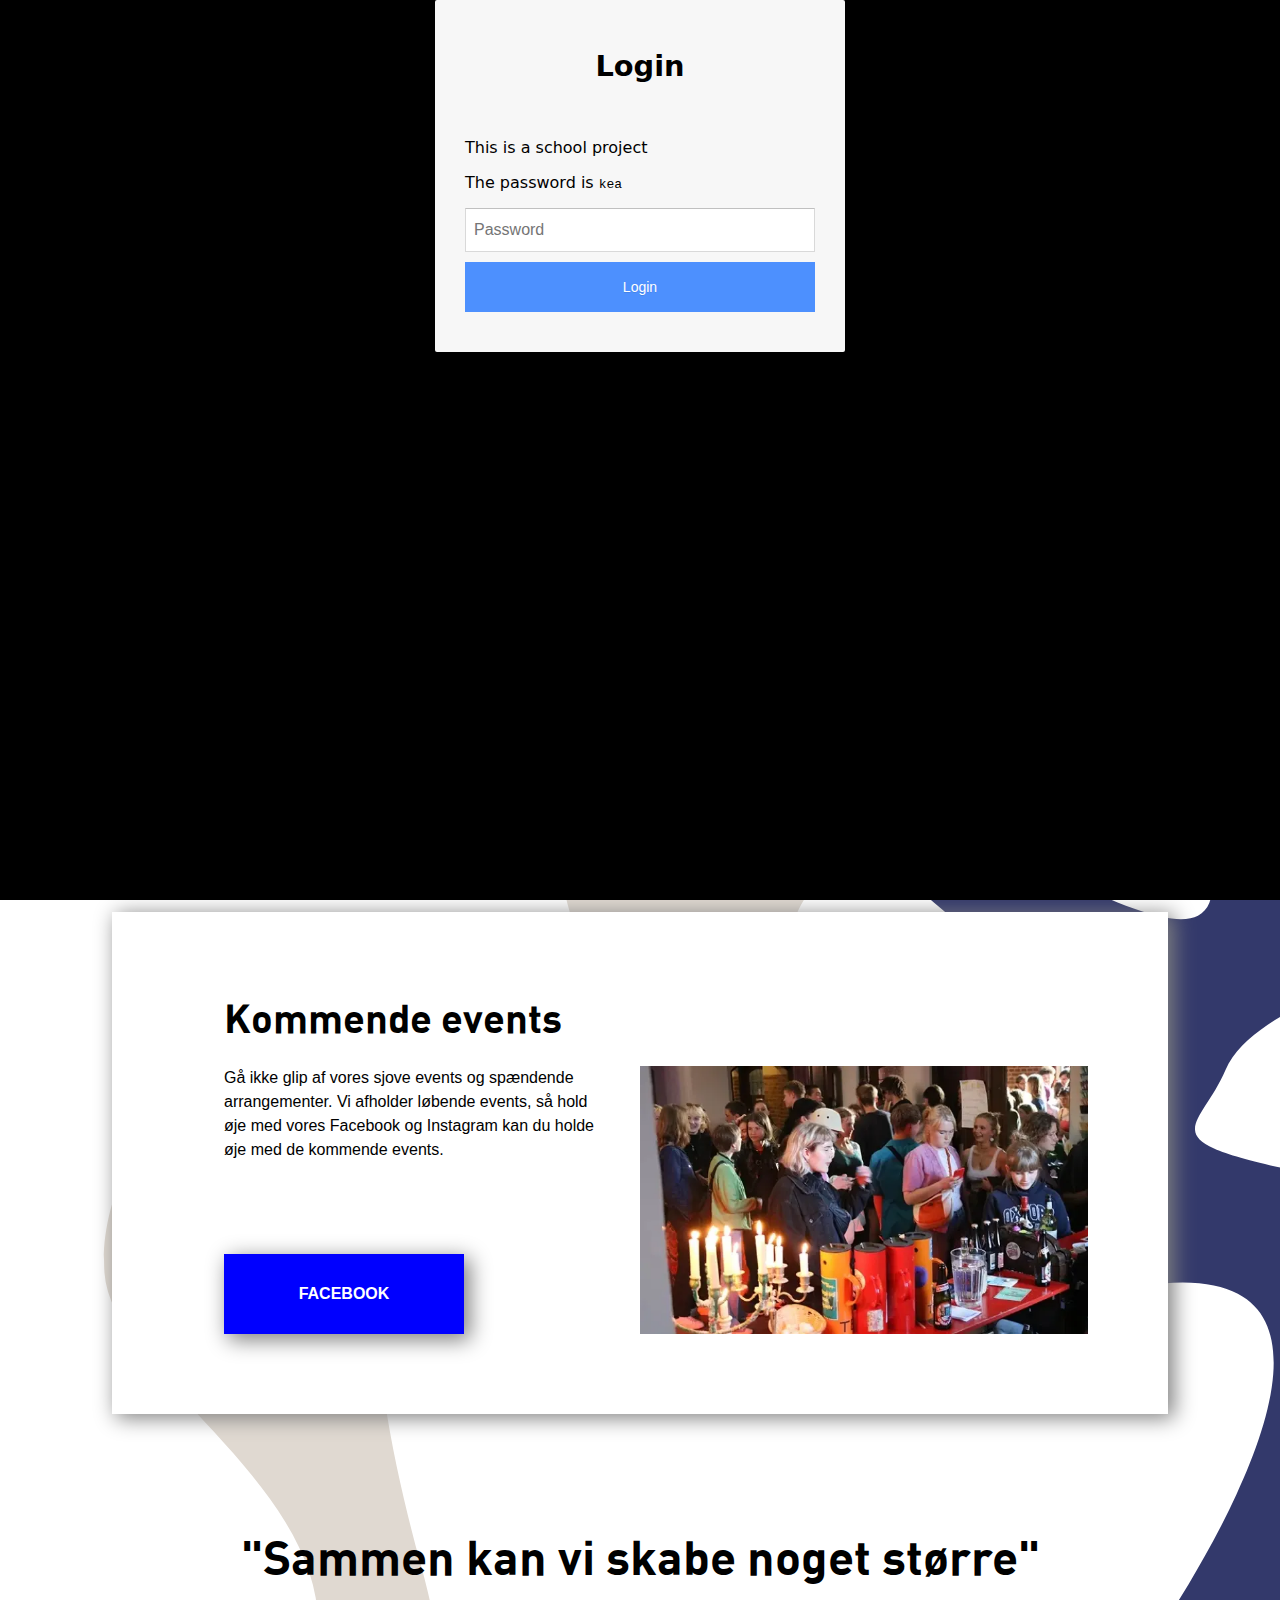
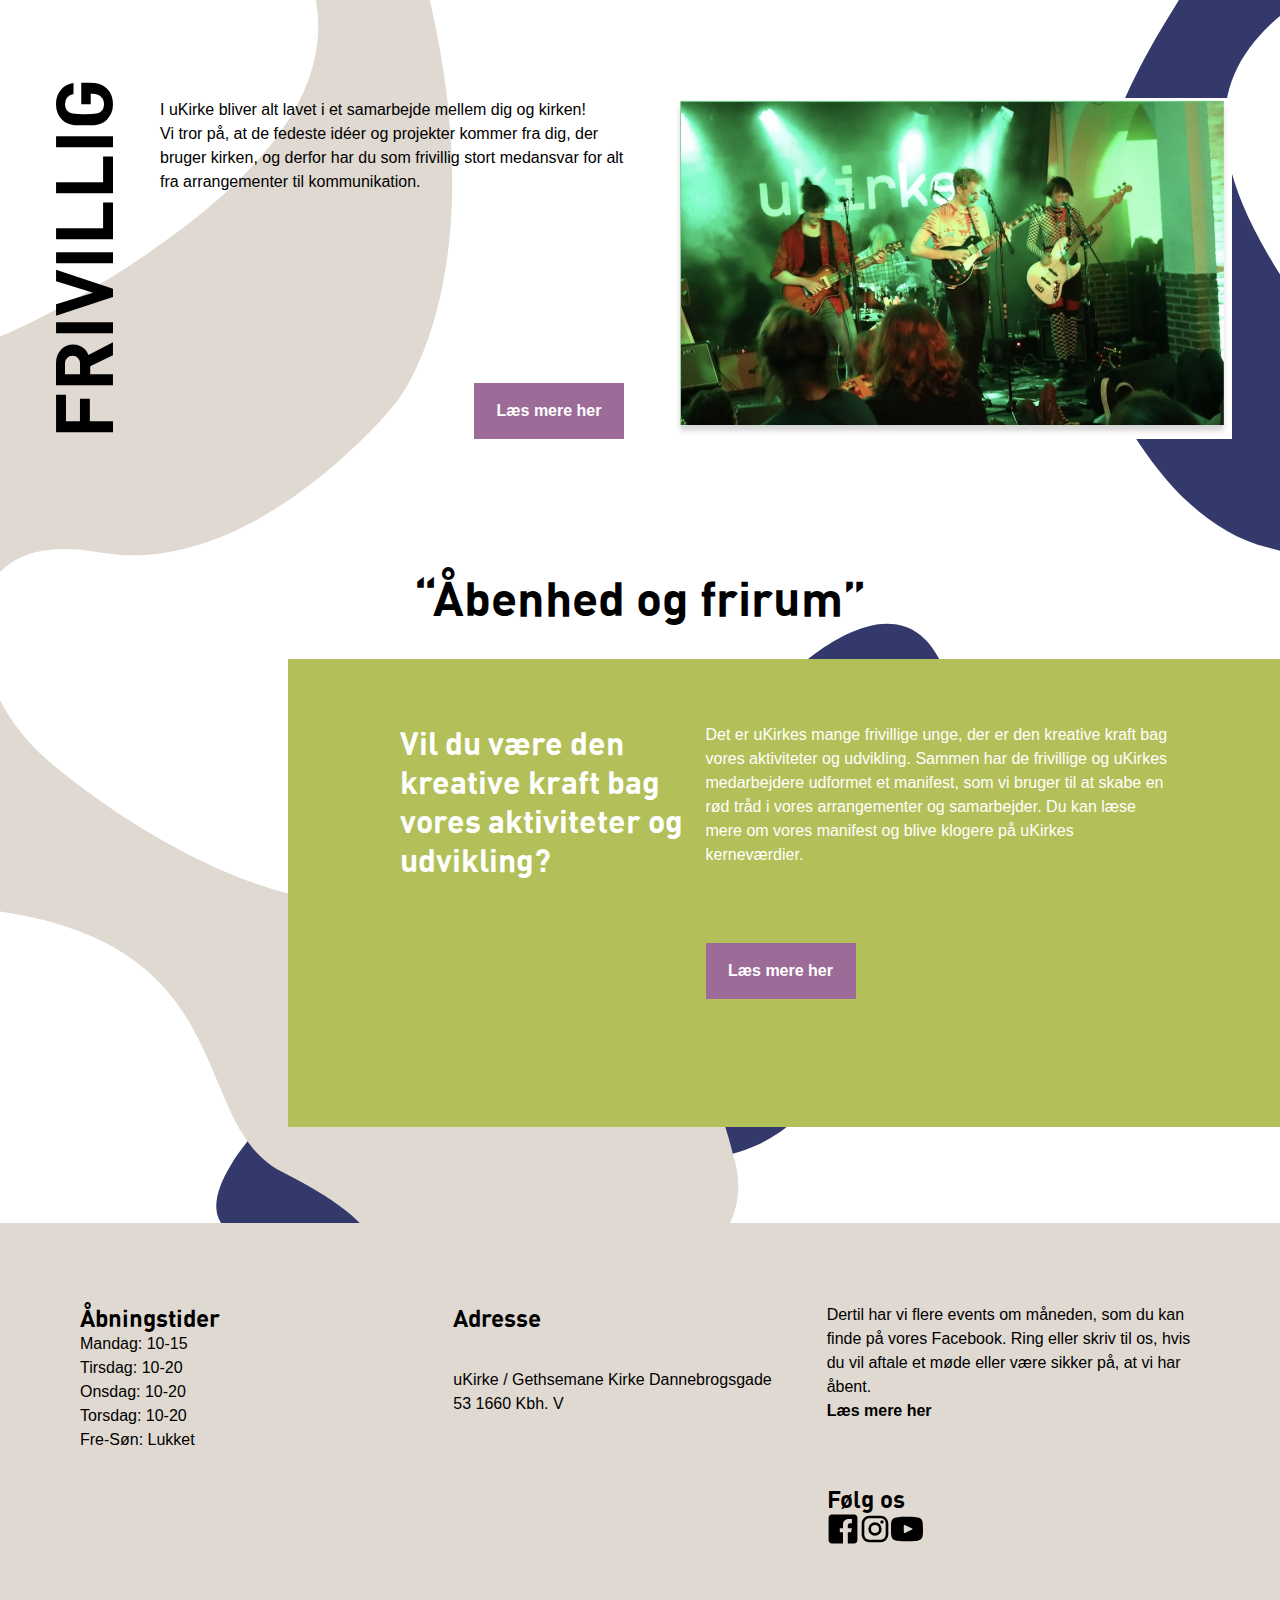
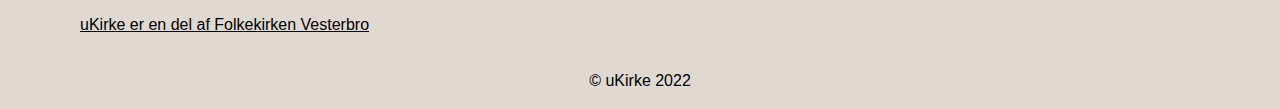
==== commit d60fa58a: "forsøg på at redde gtihub link" ====
--- a/index.html
+++ b/index.html
@@ -11,21 +11,10 @@
   </head>
   <body>
     <header class="banner">
-      <div>
-        <a href="/index.html"><img class="logo" src="/images/logo_ukirke.png" alt="ukirke logo" /></a>
-      </div>
-      <nav class="main-menu">
-        <button class="toggle-btn">MENU</button>
-        <ul>
-          <li class="toggle_omos"><a href="/sofie/om.html">OM OS</a></li>
-          <li class="toggle_frivillig"><a href="/alberte/frivillig.html">FRIVILLIG</a></li>
-          <li class="toggle_galleri"><a href="/felicia/galleri.html">GALLERI</a></li>
-          <li class="toggle_kontrakt"><a href="/cecilie/kontakt.html">KONTAKT OS</a></li>
-        </ul>
-      </nav>
+      
     </header>
     <section class="content_grid0">
-      <img class="forside_billede" src="images/forside_logo.png" alt="logo" />
+      <img class="forside_billede" src="forside_logo.png" alt="logo" />
       <h2 class="forside_copy">Den <span style="color: orange">U</span>almindelige del <br />af den almindelige folkekirke</h2>
       <video class="intro_video" width="320" height="240" controls src="https://feliciahetman.dk/kea/05_indhold/02_redesign/hvad_er_ukirke.mp4" type="video/mp4"></video>
     </section>
@@ -34,7 +23,7 @@
       <div class="introduktion_indhold">
         <h2>Hvad er uKirke?</h2>
         <p>I ukirke er den traditionelle oplæsning fra biblen, søndagsgudstjenester og faste ritualer lige så stille blevet erstattet af musik, mad, digtoplæsninger, debatter og et samarbejdende fællesskab med livet og troen i fokus.</p>
-        <p class="laes_mere_om_intro"><a href="/sofie/om.html">Læs mere her</a></p>
+        <p class="laes_mere_om_intro"><a href="om.html">Læs mere her</a></p>
       </div>
     </section>
     <section class="manifest_group">
@@ -44,13 +33,13 @@
           <p>Det er uKirkes mange frivillige unge, der er den kreative kraft bag vores aktiviteter og udvikling. Sammen har de frivillige og uKirkes medarbejdere udformet et manifest, som vi bruger til at skabe en rød tråd i vores arrangementer og samarbejder.</p>
         </div>
       </div>
-      <p class="laes_mere_om_manifest"><a href="/sofie/om.html">Læs mere her</a></p>
+      <p class="laes_mere_om_manifest"><a href="om.html">Læs mere her</a></p>
     </section>
     <section class="events">
       <div class="events_2">
         <h2>Kommende events</h2>
         <p>Gå ikke glip af vores sjove events og spændende arrangementer. Vi afholder løbende events, så hold øje med vores Facebook og Instagram kan du holde øje med de kommende events.</p>
-        <img class="event_billede" src="/images/events_billede.webp" alt="events" />
+        <img class="event_billede" src="events_billede.webp" alt="events" />
         <div class="facebook">
           <p class="fb_tekst"><a href="https://www.facebook.com/uKirke/">FACEBOOK</a></p>
         </div>
@@ -64,8 +53,8 @@
       <div class="events_3">
         <h1 class="lodret_frivillig">FRIVILLIG</h1>
         <p>I uKirke bliver alt lavet i et samarbejde mellem dig og kirken! <br />Vi tror på, at de fedeste idéer og projekter kommer fra dig, der bruger kirken, og derfor har du som frivillig stort medansvar for alt fra arrangementer til kommunikation.</p>
-        <img class="friv_billede" src="/images/frivillig_billede_band.jpg" alt="frivillig" />
-        <p class="laes_mere_om_frivillig"><a href="/alberte/frivillig.html">Læs mere her</a></p>
+        <img class="friv_billede" src="frivillig_billede_band.jpg" alt="frivillig" />
+        <p class="laes_mere_om_frivillig"><a href="frivillig.html">Læs mere her</a></p>
       </div>
     </section>
     <div><h2 class="quote">“Åbenhed og frirum”</h2></div>
@@ -74,7 +63,7 @@
       <div class="events_4">
         <h2>Vil du være den kreative kraft bag vores aktiviteter og udvikling?</h2>
         <p>Det er uKirkes mange frivillige unge, der er den kreative kraft bag vores aktiviteter og udvikling. Sammen har de frivillige og uKirkes medarbejdere udformet et manifest, som vi bruger til at skabe en rød tråd i vores arrangementer og samarbejder. Du kan læse mere om vores manifest og blive klogere på uKirkes kerneværdier.</p>
-        <p class="laes_mere_om_samarbejde"><a href="/cecilie/kontakt.html">Læs mere her</a></p>
+        <p class="laes_mere_om_samarbejde"><a href="kontakt.html">Læs mere her</a></p>
       </div>
     </section>
 
--- a/mutual_styles.css
+++ b/mutual_styles.css
@@ -4,6 +4,7 @@
   cursor: revert;
   /*overstående nustiller alle HTML regler for H1, h2 mm.*/
   box-sizing: border-box;
+  /* ovenstående inkluderer padding og border i elementets totale højde og bredde */
 }
 html {
   /* farve variabler */
--- a/forside.css
+++ b/forside.css
@@ -149,12 +149,12 @@
 }
 .events_4 h2 {
   padding-bottom: 1rem;
-  font-size: 1.5rem;
-}
+  font-size: 2rem;
+}
+
 .laes_mere_om_samarbejde {
   z-index: 1;
-  margin-top: 2rem;
-  margin-left: 1rem;
+  margin-top: 3rem;
   margin-bottom: var(--space-l);
 }
 
@@ -294,6 +294,7 @@
     margin-left: 18rem;
     grid-column: 1;
     display: grid;
+    margin-bottom: 6rem;
   }
   .laes_mere_om_samarbejde {
     display: grid;
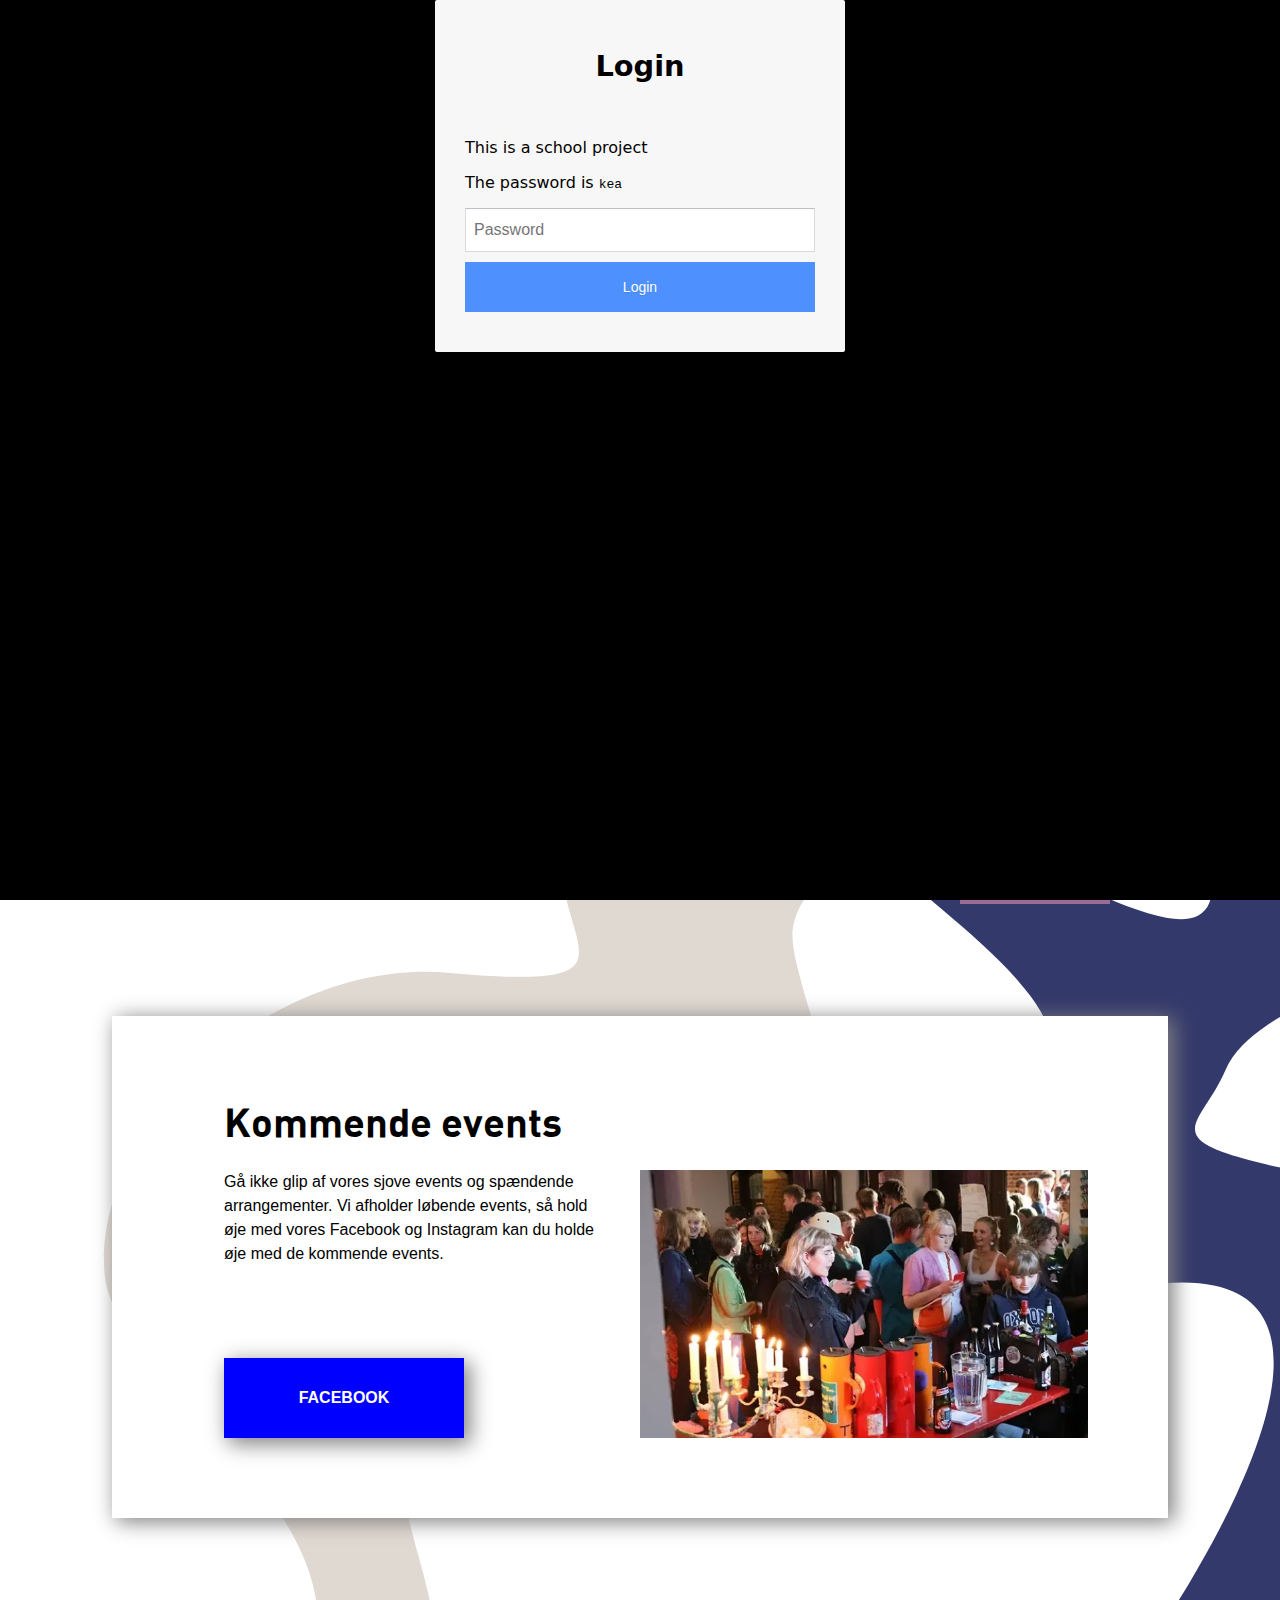
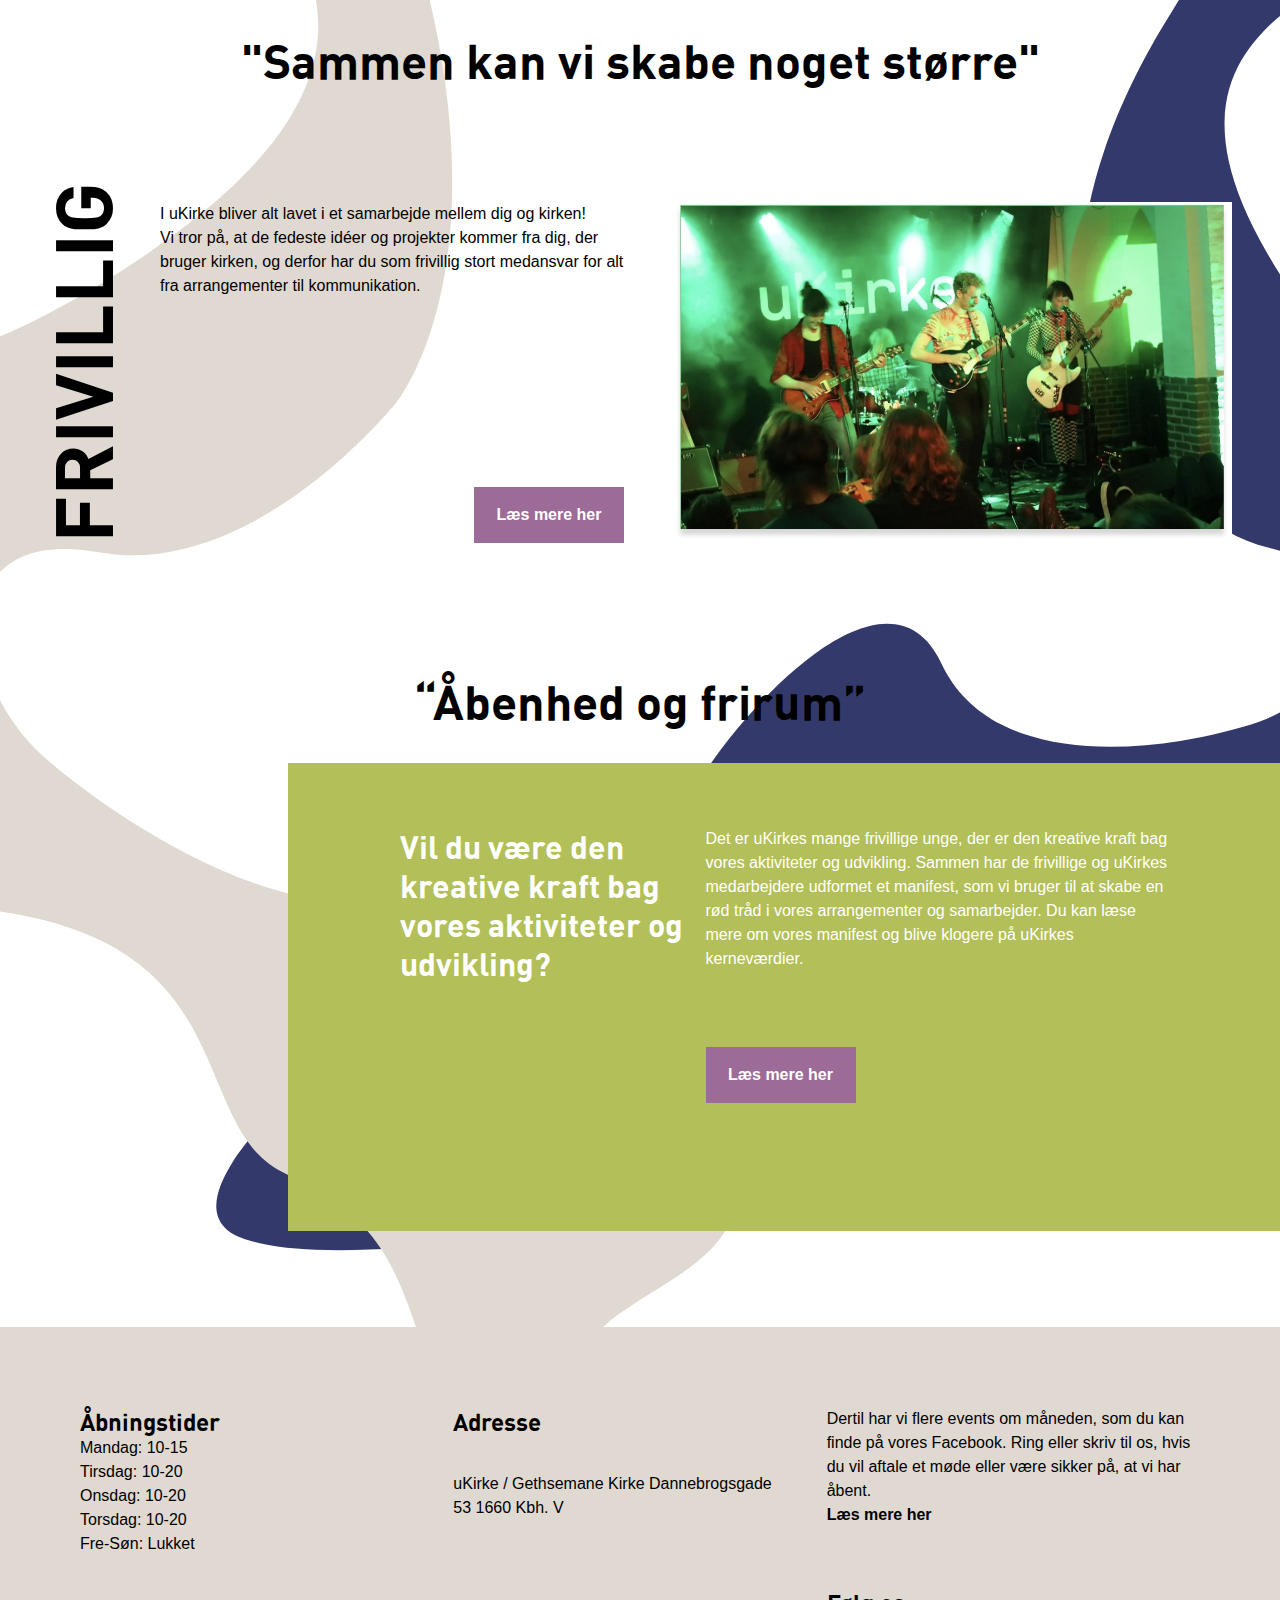
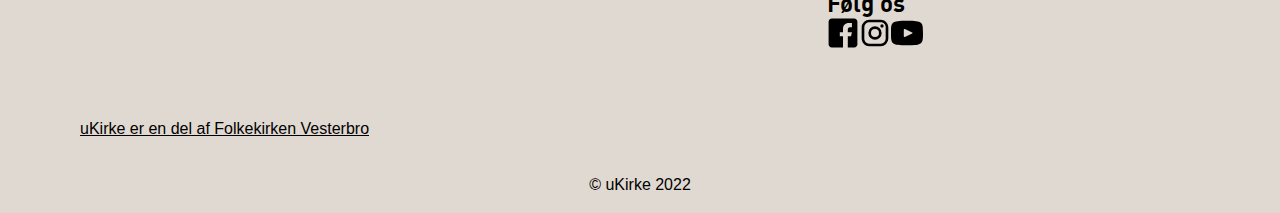
==== commit c77468e8: "forsøg" ====
--- a/index.html
+++ b/index.html
@@ -10,7 +10,20 @@
     <title>uKirke</title>
   </head>
   <body>
-    <header class="banner">
+     <header class="banner">
+      <div>
+        <a href="index.html"><img class="logo" src="logo_ukirke.png" alt="ukirke logo" /></a>
+      </div>
+      <nav class="main-menu">
+        <button class="toggle-btn">MENU</button>
+        <ul>
+          <li class="toggle_omos"><a href="om.html">OM OS</a></li>
+          <li class="toggle_frivillig"><a href="frivillig.html">FRIVILLIG</a></li>
+          <li class="toggle_galleri"><a href="galleri.html">GALLERI</a></li>
+          <li class="toggle_kontrakt"><a href="kontakt.html">KONTAKT OS</a></li>
+        </ul>
+      </nav>
+    </header>
       
     </header>
     <section class="content_grid0">
--- a/mutual_styles.css
+++ b/mutual_styles.css
@@ -89,11 +89,11 @@
 /* fonte */
 @font-face {
   font-family: lemonmilk;
-  src: url(/fonts/lemonmilk-medium-webfont.woff2);
+  src: url(lemonmilk-medium-webfont.woff2);
 }
 @font-face {
   font-family: dincondensed;
-  src: url(/fonts/din-bold-webfont.woff2);
+  src: url(din-bold-webfont.woff2);
 }
 
 /* header */
@@ -188,7 +188,6 @@
   text-align: center;
   cursor: pointer;
   margin-bottom: 3rem;
-  
 }
 .her p:hover {
   border-bottom: 3px solid white;
